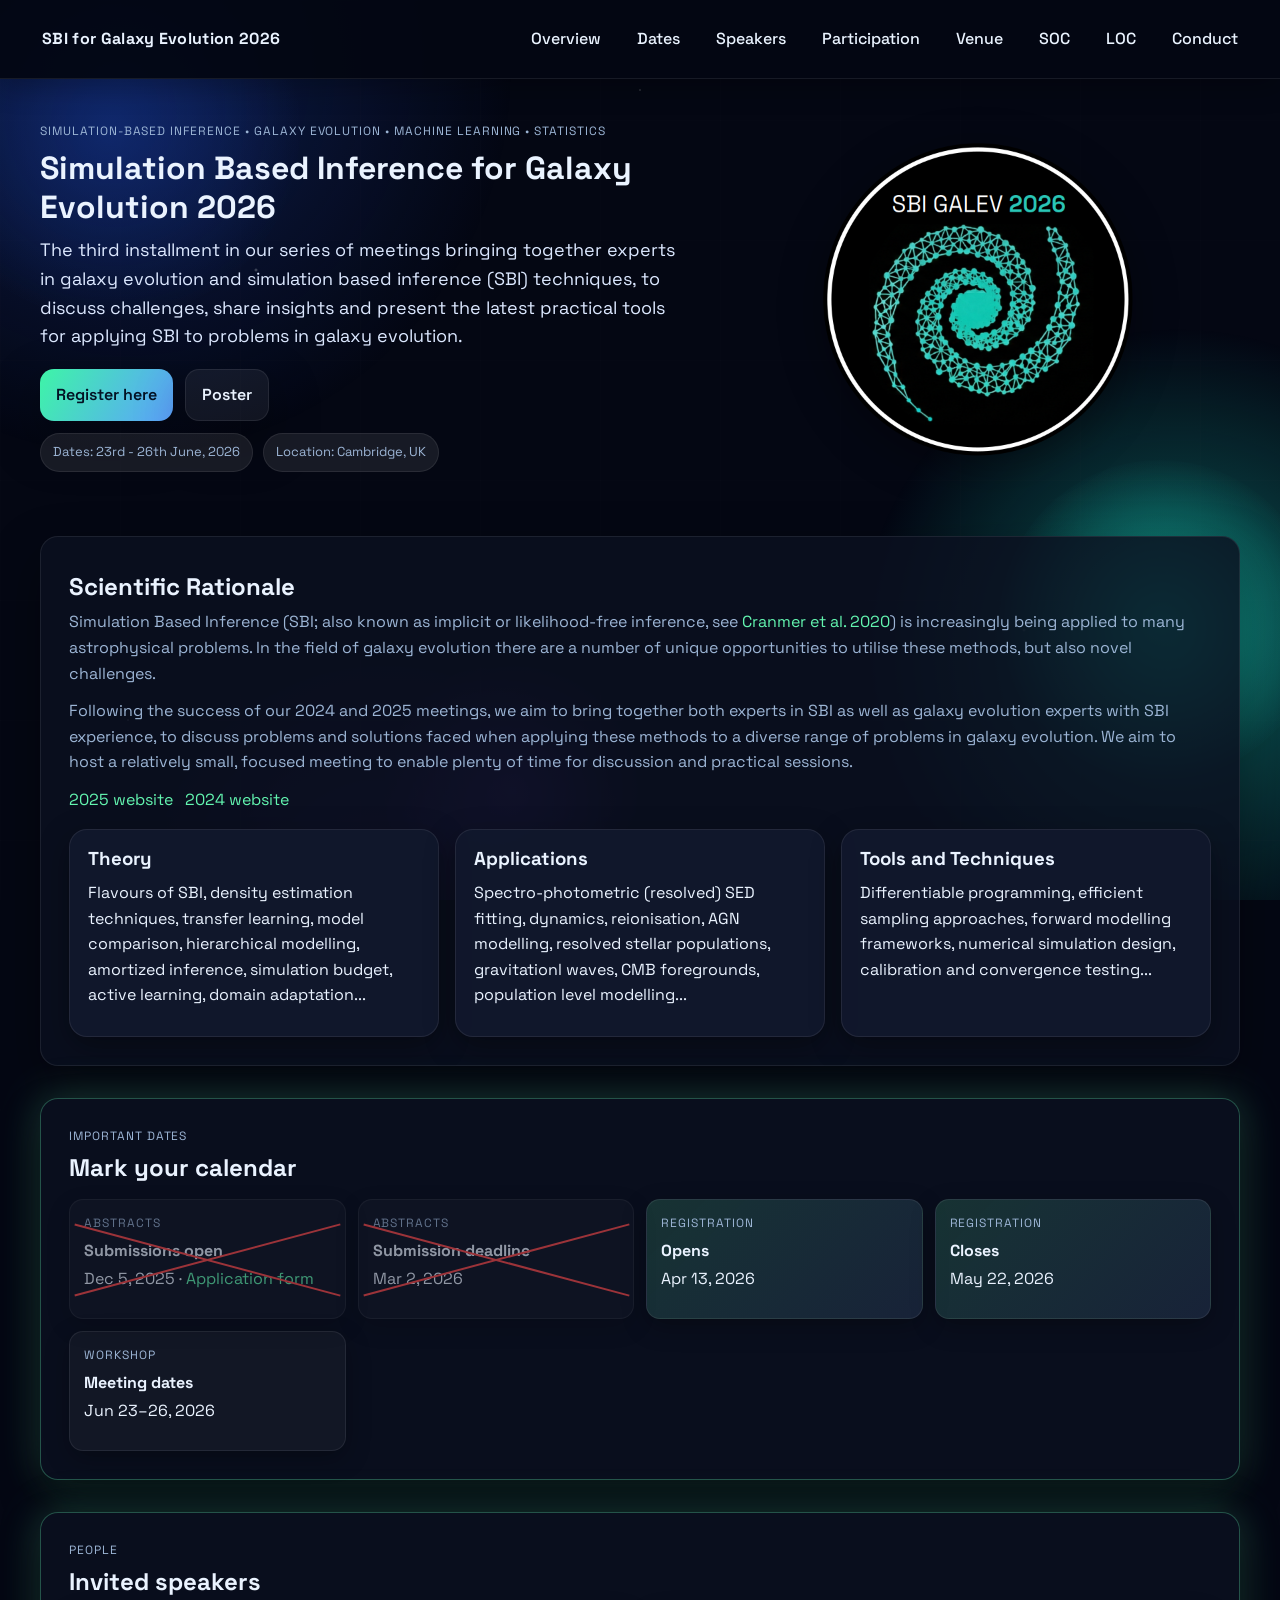
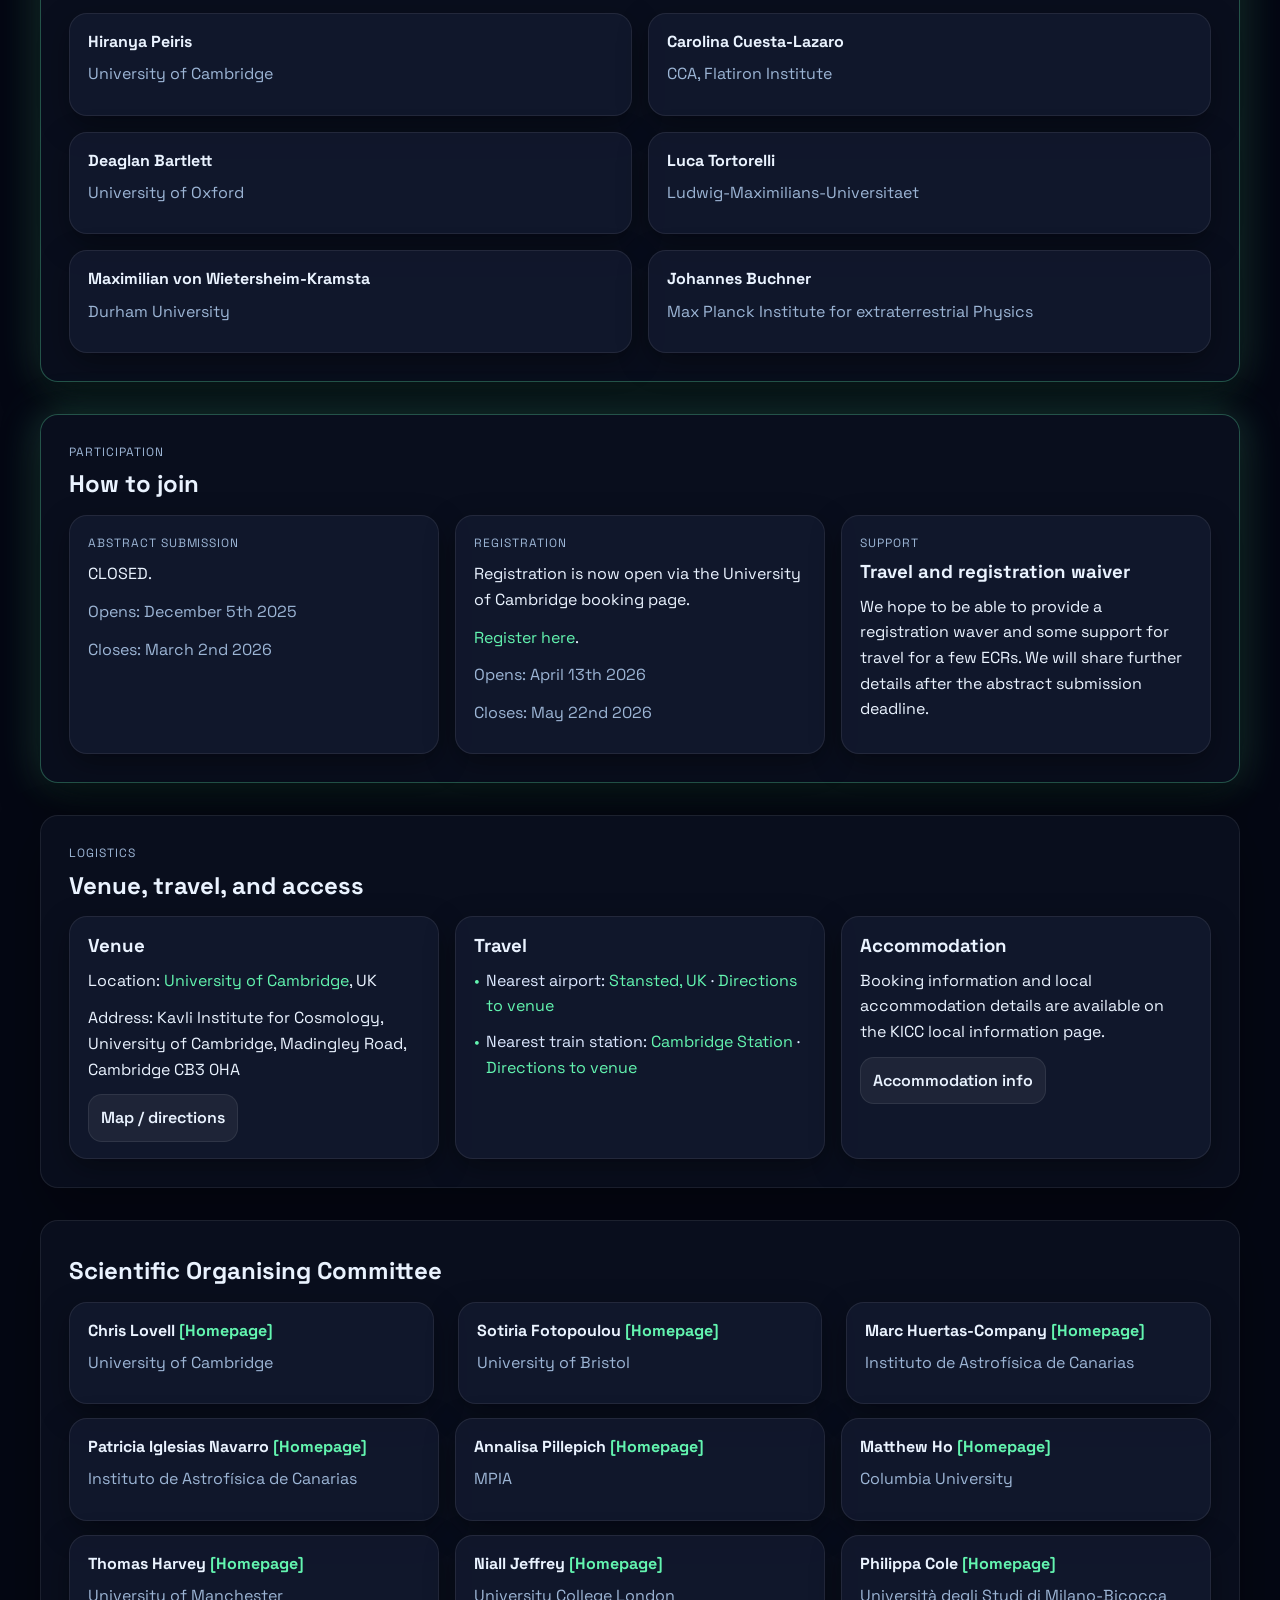
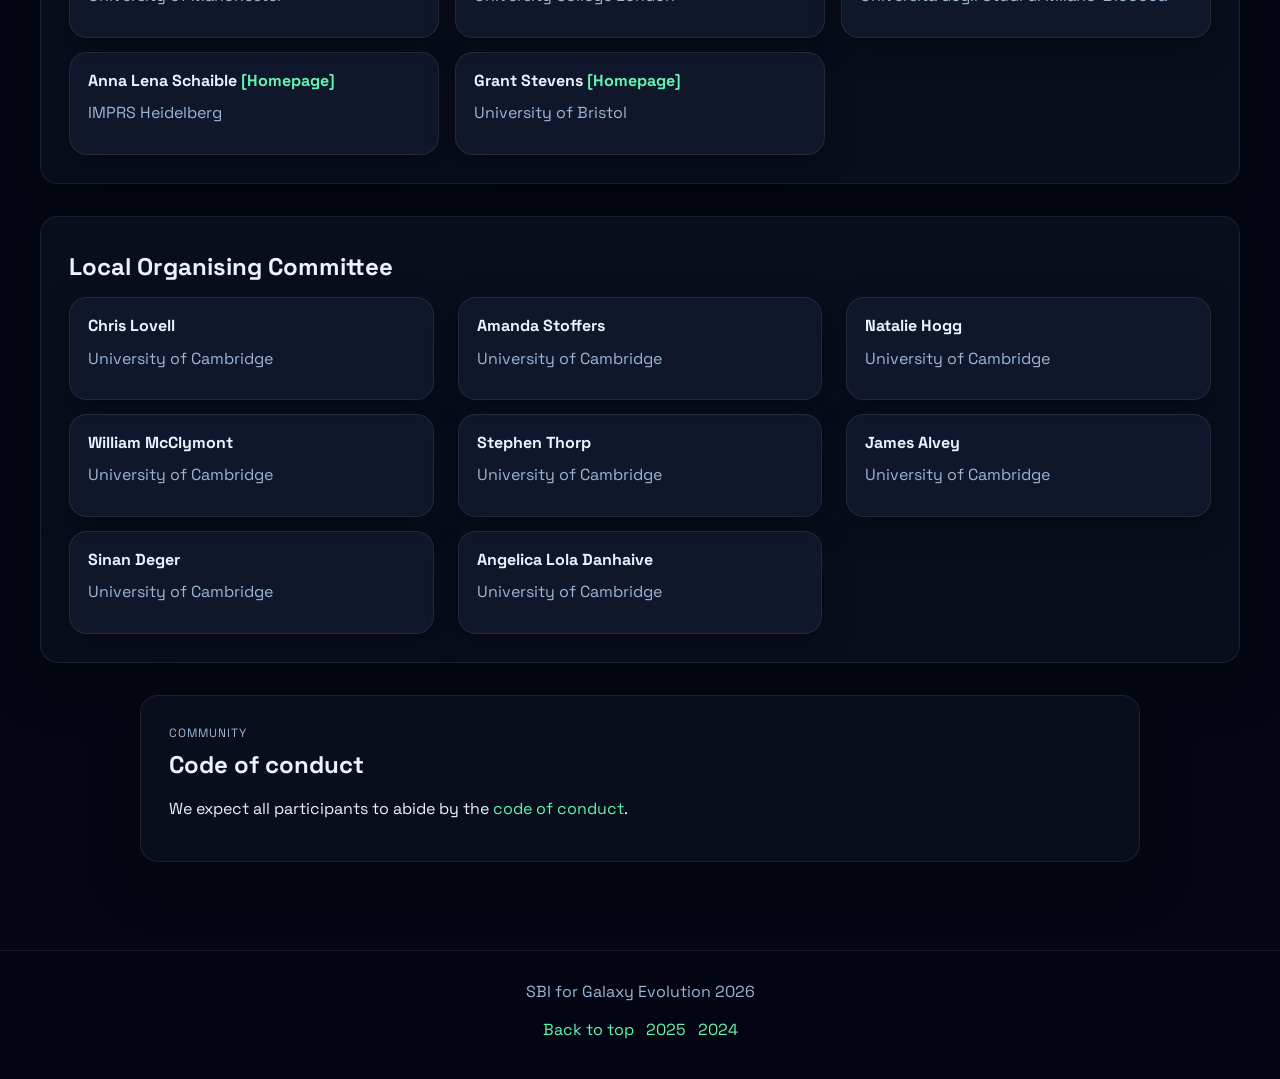
==== index.html @ 8b5b649c "add poster, finalise invited speakers" ====
<!DOCTYPE html>
<html lang="en">
<head>
  <meta charset="UTF-8">
  <meta name="viewport" content="width=device-width, initial-scale=1.0">
  <title>SBI GALEV 2026</title>
  <link rel="preconnect" href="https://fonts.googleapis.com">
  <link rel="preconnect" href="https://fonts.gstatic.com" crossorigin>
  <link href="https://fonts.googleapis.com/css2?family=Space+Grotesk:wght@400;500;600;700&family=IBM+Plex+Mono:wght@400;500&display=swap" rel="stylesheet">
  <link rel="stylesheet" href="assets/style.css">
</head>
<body>
  <div class="background">
    <div class="grid"></div>
    <div class="stars"></div>
    <div class="orb orb-1"></div>
    <div class="orb orb-2"></div>
    <div class="orb orb-3"></div>
  </div>

  <header class="hero" id="top">
    <nav class="nav">
      <a class="brand" href="#top">SBI for Galaxy Evolution 2026</a>
      <button class="nav-toggle" aria-label="Toggle navigation" aria-expanded="false">☰</button>
      <div class="nav-links">
        <a href="#overview">Overview</a>
        <a href="#dates">Dates</a>
        <a href="#speakers">Speakers</a>
        <a href="#participation">Participation</a>
        <a href="#logistics">Venue</a>
        <a href="#SOC">SOC</a>
        <a href="#LOC">LOC</a>
        <a href="#conduct">Conduct</a>
      </div>
    </nav>

    <div class="hero-content">
      <div class="hero-text">
        <p class="label">Simulation-Based Inference • Galaxy Evolution • Machine Learning • Statistics</p>
        <h1>Simulation Based Inference for Galaxy Evolution 2026</h1>
        <p class="lead">The third installment in our series of meetings bringing together experts in galaxy evolution and simulation based inference (SBI) techniques, to discuss challenges, share insights and present the latest practical tools for applying SBI to problems in galaxy evolution.
	</p>
        <div class="hero-actions">
          <a class="button primary" href="https://onlinesales.admin.cam.ac.uk/conferences-and-events/astronomy/galaxy-evolution/simulation-based-inference-for-galaxy-evolution-23-26-june-2026" target="_blank" rel="noopener">Register here</a>
          <a class="button ghost" href="assets/poster.pdf" target="_blank" rel="noopener">Poster</a>
          <!--a class="button ghost" href="[Add program link]" target="_blank" rel="noopener">Program PDF</a-->
        </div>
        <div class="hero-meta">
          <span class="pill">Dates: 23rd - 26th June, 2026</span>
          <span class="pill">Location: Cambridge, UK</span>
          <!--span class="pill">Abstract submission deadline: <span>March 2nd 2026</span></span-->
          <!--span class="pill">Hybrid: <span>[Yes/No]</span></span-->
        </div>
      </div>
      <div class="hero-visual">
        <img class="logo-image" src="assets/logo.png?v=2" alt="SBI for Galaxy Evolution logo">
      </div>
    </div>
  </header>

  <main>
    <section id="overview" class="panel">
      <div class="section-header">
        <p class="label"></p>
        <h2>Scientific Rationale</h2>
	<p class="muted">Simulation Based Inference (SBI; also known as implicit or likelihood-free inference, see <a href="https://www.pnas.org/doi/full/10.1073/pnas.1912789117" target="_blank">Cranmer et al. 2020</a>) is increasingly being applied to many astrophysical problems. In the field of galaxy evolution there are a number of unique opportunities to utilise these methods, but also novel challenges.</p>

	<p class="muted">Following the success of our 2024 and 2025 meetings, we aim to bring together both experts in SBI as well as galaxy evolution experts with SBI experience, to discuss problems and solutions faced when applying these methods to a diverse range of problems in galaxy evolution. We aim to host a relatively small, focused meeting to enable plenty of time for discussion and practical sessions.
	</p>
        <div class="links-inline">
          <a href="https://sbi-galev.github.io/2025/" target="_blank" rel="noopener">2025 website</a>
          <a href="https://sbi-galev.github.io/2024/" target="_blank" rel="noopener">2024 website</a>
        </div>
      </div>
      <div class="cards three">
        <article class="card">
          <!--p class="label"></p-->
          <h3>Theory</h3>
          <p>Flavours of SBI, density estimation techniques, transfer learning, model comparison, hierarchical modelling, amortized inference, simulation budget, active learning, domain adaptation...</p>
        </article>
        <article class="card">
          <!--p class="label">Just some of the topics covered in previous meetings...</p-->
          <h3>Applications</h3>
          <p>Spectro-photometric (resolved) SED fitting, dynamics, reionisation, AGN modelling, resolved stellar populations, gravitationl waves, CMB foregrounds, population level modelling...</p>
        </article>

        <article class="card">
          <!--p class="label"></p-->
          <h3>Tools and Techniques</h3>
          <p>Differentiable programming, efficient sampling approaches, forward modelling frameworks, numerical simulation design, calibration and convergence testing...</p>
        </article>
      </div>
    </section>

    <section id="dates" class="panel highlight">
      <div class="section-header">
        <p class="label">Important dates</p>
        <h2>Mark your calendar</h2>
        <!--p class="muted">Fill in the milestones and we will keep this timeline in sync with announcements.</p-->
      </div>
      <div class="milestones">
        <article class="mini-card crossed-out">
          <p class="label">Abstracts</p>
          <h4>Submissions open</h4>
          <p>Dec 5, 2025 · <a href="https://forms.gle/ouqA81g2KwaksUS9A" target="_blank">Application form</a></p>
        </article>
        <article class="mini-card crossed-out">
          <p class="label">Abstracts</p>
          <h4>Submission deadline</h4>
          <p>Mar 2, 2026</p>
        </article>
        <a class="mini-card mini-card-link" href="https://onlinesales.admin.cam.ac.uk/conferences-and-events/astronomy/galaxy-evolution/simulation-based-inference-for-galaxy-evolution-23-26-june-2026" target="_blank" rel="noopener">
          <p class="label">Registration</p>
          <h4>Opens</h4>
          <p>Apr 13, 2026</p>
        </a>
        <a class="mini-card mini-card-link" href="https://onlinesales.admin.cam.ac.uk/conferences-and-events/astronomy/galaxy-evolution/simulation-based-inference-for-galaxy-evolution-23-26-june-2026" target="_blank" rel="noopener">
          <p class="label">Registration</p>
          <h4>Closes</h4>
          <p>May 22, 2026</p>
        </a>
        <article class="mini-card">
          <p class="label">Workshop</p>
          <h4>Meeting dates</h4>
          <p>Jun 23–26, 2026</p>
        </article>
      </div>
    </section>

    <!--section id="program" class="panel">
      <div class="section-header">
        <p class="label">Program</p>
        <h2>Structure & flow</h2>
        <p class="muted">Use this template to publish a clear daily structure. Add a PDF once finalized.</p>
      </div>
      <div class="schedule">
        <div class="day">
          <div class="day-head">
            <h4>Day 1 — <span>[Insert date]</span></h4>
            <p class="muted">Foundations + calibration</p>
          </div>
          <ul>
            <li><span>09:00</span><p>Welcome + workshop goals</p></li>
            <li><span>09:30</span><p>Keynote: <span>[Speaker]</span> — <span>[Talk title]</span></p></li>
            <li><span>11:00</span><p>Tutorial: Neural ratio estimation warmup</p></li>
            <li><span>14:00</span><p>Hands-on lab: Posterior diagnostics on mock surveys</p></li>
            <li><span>16:30</span><p>Lightning talks block 1 (<span>[n slots]</span>)</p></li>
          </ul>
        </div>
        <div class="day">
          <div class="day-head">
            <h4>Day 2 — <span>[Insert date]</span></h4>
            <p class="muted">Surrogates + scaling</p>
          </div>
          <ul>
            <li><span>09:00</span><p>Keynote: <span>[Speaker]</span> — Diffusion surrogates for simulators</p></li>
            <li><span>10:30</span><p>Panel: Robustness & calibration across surveys</p></li>
            <li><span>13:30</span><p>Tutorial: Flow-based posteriors + simulation budget design</p></li>
            <li><span>15:30</span><p>Hack session: Inference pipelines for <span>[Target dataset]</span></p></li>
            <li><span>17:00</span><p>Lightning talks block 2 (<span>[n slots]</span>)</p></li>
          </ul>
        </div>
        <div class="day">
          <div class="day-head">
            <h4>Day 3 — <span>[Insert date]</span></h4>
            <p class="muted">Applications + outlook</p>
          </div>
          <ul>
            <li><span>09:00</span><p>Keynote: <span>[Speaker]</span> — SBI for galaxy assembly histories</p></li>
            <li><span>11:00</span><p>Contributed talks: science highlights</p></li>
            <li><span>14:00</span><p>Collaborative sprint: Uncertainty-aware catalogs</p></li>
            <li><span>16:00</span><p>Wrap-up: Lessons + next steps</p></li>
          </ul>
        </div>
      </div>
    </section-->

    <section id="speakers" class="panel highlight">
      <div class="section-header">
        <p class="label">People</p>
        <h2>Invited speakers</h2>
        <!--p class="muted">Replace placeholders with confirmed names, affiliations, and topics.</p-->
      </div>
      <div class="cards fixed-two">
        <article class="card">
          <h4>Hiranya Peiris</h4>
          <p class="muted">University of Cambridge</p>
        </article>
        <article class="card">
          <h4>Carolina Cuesta-Lazaro</h4>
          <p class="muted">CCA, Flatiron Institute</p>
        </article>
        <article class="card">
          <h4>Deaglan Bartlett</h4>
          <p class="muted">University of Oxford</p>
        </article>
        <article class="card">
          <h4>Luca Tortorelli</h4>
          <p class="muted">Ludwig-Maximilians-Universitaet</p>
        </article>
        <article class="card">
          <h4>Maximilian von Wietersheim-Kramsta</h4>
          <p class="muted">Durham University</p>
        </article>
        <article class="card">
          <h4>Johannes Buchner</h4>
          <p class="muted">Max Planck Institute for extraterrestrial Physics</p>
        </article>
      </div>
      <!--div class="cards four">
        <article class="card">
          <h4><span>[Name]</span></h4>
          <p class="muted"><span>[Affiliation]</span></p>
          <p>Topic: <span>[Galaxy evolution / SBI theme]</span></p>
        </article>
        <article class="card">
          <h4><span>[Name]</span></h4>
          <p class="muted"><span>[Affiliation]</span></p>
          <p>Topic: <span>[ML/statistics focus]</span></p>
        </article>
        <article class="card">
          <h4><span>[Name]</span></h4>
          <p class="muted"><span>[Affiliation]</span></p>
          <p>Topic: <span>[Instrumentation / surveys]</span></p>
        </article>
        <article class="card">
          <h4><span>[Name]</span></h4>
          <p class="muted"><span>[Affiliation]</span></p>
          <p>Topic: <span>[Theory / simulations]</span></p>
        </article>
      </div-->

      <!--div class="banner">
        <div>
          <p class="label">Lightning talks</p>
          <h3>Reserve slots for rapid-fire research updates</h3>
          <p class="muted">We encourage early-career researchers. Suggested duration: 5–7 minutes + 2 minutes for Q&A.</p>
        </div>
        <a class="button ghost" href="[Add submission link]" target="_blank" rel="noopener">Submit a lightning talk</a>
      </div-->
    </section>

    <!--section id="tutorials" class="panel">
      <div class="section-header">
        <p class="label">Hands-on</p>
        <h2>Tutorials & collaborative challenges</h2>
        <p class="muted">Keep this list aligned with lab materials; link notebooks when ready.</p>
      </div>
      <div class="cards two">
        <article class="card">
          <h3>Notebook stack</h3>
          <ul class="list">
            <li><span>[Intro notebook link]</span> — SBI recap + priors</li>
            <li><span>[Rosenbrock / toy sim]</span> — sanity checks & calibration</li>
            <li><span>[Survey-specific notebook]</span> — domain shift tests</li>
            <li><span>[Benchmark dataset]</span> — flows vs. ratio estimators</li>
          </ul>
        </article>
        <article class="card">
          <h3>Challenge ideas</h3>
          <ul class="list">
            <li>Amortized posterior for <span>[Target survey]</span> in < 90 minutes</li>
            <li>Diagnostics for simulator mismatch</li>
            <li>Simulation budget design under compute limits</li>
            <li>Benchmarks for fair model comparison</li>
          </ul>
        </article>
      </div>
    </section-->

    <section id="participation" class="panel highlight">
      <div class="section-header">
        <p class="label">Participation</p>
        <h2>How to join</h2>
        <!--p class="muted">Plug in your forms and policies. Include travel support info like prior years.</p-->
      </div>
      <div class="cards three">
        <article class="card">
          <p class="label">Abstract Submission</p>
          <!--h3><span>[Add registration link]</span></h3-->
          <p>CLOSED.</p>
          <p class="muted">Opens: December 5th 2025</p>
          <p class="muted">Closes: March 2nd 2026</p>
        </article>
        <article class="card">
          <p class="label">Registration</p>
          <!--h3><span>[Add registration link]</span></h3-->
          <p>Registration is now open via the University of Cambridge booking page.</p>
          <p><a href="https://onlinesales.admin.cam.ac.uk/conferences-and-events/astronomy/galaxy-evolution/simulation-based-inference-for-galaxy-evolution-23-26-june-2026" target="_blank" rel="noopener">Register here</a>.</p>
          <p class="muted">Opens: April 13th 2026</p>
          <p class="muted">Closes: May 22nd 2026</p>
        </article>
        <article class="card">
          <p class="label">Support</p>
          <h3>Travel and registration waiver</h3>
          <p>We hope to be able to provide a registration waver and some support for travel for a few ECRs. We will share further details after the abstract submission deadline.</p>
          <!--p></p-->
        </article>
      </div>
    </section>

    <section id="logistics" class="panel">
      <div class="section-header">
        <p class="label">Logistics</p>
        <h2>Venue, travel, and access</h2>
        <!--p class="muted">Reuse the structure from 2024/2025: venue map, travel guidance, and accessibility notes.</p-->
      </div>
      <div class="cards three">
        <article class="card">
          <h3>Venue</h3>
	  <p>Location: <a href="https://www.cam.ac.uk/">University of Cambridge</a>, UK</p>
          <p>Address: Kavli Institute for Cosmology, University of Cambridge, Madingley Road, Cambridge CB3 0HA</p>
          <!--p class="muted">Add map link and on-site instructions (badges, Wi‑Fi, security).</p-->
          <a class="button ghost small" href="https://www.kicc.cam.ac.uk/aboutus/directions" target="_blank" rel="noopener">Map / directions</a>
        </article>
        <article class="card">
          <h3>Travel</h3>
          <ul class="list">
		  <li>Nearest airport: <a href="https://maps.app.goo.gl/URDNupUGu6o1kMV89">Stansted, UK</a> · <a href="https://maps.app.goo.gl/Y4thcPTBZyxYCHxN7">Directions to venue</a></li>
	    <li>Nearest train station: <a href="https://maps.app.goo.gl/7uF8bikH2kwmcAtA7">Cambridge Station</a> · <a href="https://maps.app.goo.gl/Dw873Arx4S1NcovE9">Directions to venue</a></li>
            <!--li>Public transit: <span>[Routes + passes]</span></li-->
            <!--li>Hotels: <span>[Recommendations + codes]</span></li-->
            <!--li>Accessibility: <span>[Elevators, ramps, captioning]</span></li-->
          </ul>
        </article>
        <article class="card">
          <h3>Accommodation</h3>
          <p>Booking information and local accommodation details are available on the KICC local information page.</p>
          <a class="button ghost small" href="https://www.kicc.cam.ac.uk/aboutus/local-information" target="_blank" rel="noopener">Accommodation info</a>
        </article>
      </div>
      <!--div class="banner slim">
        <div>
          <p class="label">Hybrid</p>
          <h3>Remote participation</h3>
          <p class="muted">Link streaming platform, code of conduct for chat, and timezone-friendly replays.</p>
          <p>[Add livestream link]</p>
        </div>
        <a class="button ghost" href="[Add remote FAQ]" target="_blank" rel="noopener">Remote FAQ</a>
      </div-->
    </section>

    <section id="SOC" class="panel">
      <div class="section-header">
        <p class="label"></p>
        <h2>Scientific Organising Committee</h2>
        <!--p class="muted">Replace names and roles; add affiliations like prior editions.</p-->
      </div>
      <div class="cards three spaced fixed-three">
        <article class="card">
		<h4>Chris Lovell <span><a href="https://www.christopherlovell.co.uk/">[Homepage]</a></span></h4>
	  <p class="muted">University of Cambridge</p>
          <!--p>Role: <span>[Lead / logistics / comms]</span></p-->
        </article>
        <article class="card">
		<h4>Sotiria Fotopoulou <span><a href="https://www.sotiriafotopoulou.com/">[Homepage]</a></span></h4>
          <p class="muted">University of Bristol</p>
          <!--p>Role: <span>Program chair</span></p-->
        </article>
        <article class="card">
		<h4>Marc Huertas-Company <span><a href="https://mhuertascompany.github.io/">[Homepage]</a></span></h4>
          <p class="muted">Instituto de Astrofísica de Canarias</p>
          <!--p>Role: <span>Program chair</span></p-->
        </article>
      </div>
      <div class="cards three fixed-three">
        <article class="card">
		<h4>Patricia Iglesias Navarro <span><a href="https://patriglesias.github.io/">[Homepage]</a></span></h4>
          <p class="muted">Instituto de Astrofísica de Canarias</p>
          <!--p>Role: <span>Program chair</span></p-->
        </article>
        <article class="card">
		<h4>Annalisa Pillepich <span><a href="https://www.mpia.de/person/44990/3734897">[Homepage]</a></span></h4>
          <p class="muted">MPIA</p>
          <!--p>Role: <span>Program chair</span></p-->
        </article>
        <article class="card">
		<h4><span>Matthew Ho</span> <span><a href="https://maho3.github.io/">[Homepage]</a></span></h4>
          <p class="muted">Columbia University</p>
          <!--p>Role: <span>Program chair</span></p-->
        </article>
      </div>
      <div class="cards three fixed-three">
        <article class="card">
		<h4><span>Thomas Harvey</span> <span><a href="https://thomas-harvey.com/">[Homepage]</a></span></h4>
          <p class="muted">University of Manchester</p>
          <!--p>Role: <span>Program chair</span></p-->
        </article>
        <article class="card">
		<h4><span>Niall Jeffrey</span> <span><a href="https://nialljeffrey.github.io/">[Homepage]</a></span></h4>
          <p class="muted">University College London</p>
          <!--p>Role: <span>Program chair</span></p-->
        </article>
        <article class="card">
		<h4><span>Philippa Cole</span> <span><a href="https://www.linkedin.com/in/pippa-cole-57545569/">[Homepage]</a></span></h4>
          <p class="muted">Università degli Studi di Milano-Bicocca</p>
          <!--p>Role: <span>Program chair</span></p-->
        </article>
      </div>
      <div class="cards three fixed-three">
        <article class="card">
		<h4><span>Anna Lena Schaible</span> <span><a href="https://www.imprs-hd.mpg.de/507265/Schaible-Annalena">[Homepage]</a></span></h4>
          <p class="muted">IMPRS Heidelberg</p>
          <!--p>Role: <span>Program chair</span></p-->
        </article>
        <article class="card">
		<h4><span>Grant Stevens</span> <span><a href="https://grantstevens.dev/">[Homepage]</a></span></h4>
          <p class="muted">University of Bristol</p>
          <!--p>Role: <span>Program chair</span></p-->
        </article>
        <!--article class="card">
          <h4><span>[Organizer name]</span></h4>
          <p class="muted"><span>[Affiliation]</span></p>
          <p>Role: <span>[Tutorials / hack sessions]</span></p>
        </article-->
      </div>
      <!--div class="banner">
        <div>
          <p class="label">Contact</p>
          <h3>Questions? Reach the team.</h3>
          <p class="muted">Set a shared inbox or issue tracker; include response time.</p>
          <p></p>
        </div>
        <a class="button primary" href="mailto:[Add contact email]">Email the organizers</a>
      </div-->
    </section>
    
    <section id="LOC" class="panel">
      <div class="section-header">
        <p class="label"></p>
        <h2>Local Organising Committee</h2>
        <!--p class="muted">Replace names and roles; add affiliations like prior editions.</p-->
      </div>
      <div class="cards three spaced fixed-three">
        <article class="card">
		<h4>Chris Lovell</h4>
	  <p class="muted">University of Cambridge</p>
          <!--p>Role: <span>[Lead / logistics / comms]</span></p-->
        </article>
        <!--article class="card">
		<h4><span>Sotiria Fotopoulou <a href="https://www.sotiriafotopoulou.com/">[Homepage]</a></span></h4>
          <p class="muted"><span>University of Bristol</span></p>
          <!--p>Role: <span>Program chair</span></p-->
        </article-->
        <article class="card">
          <h4>Amanda Stoffers</h4>
          <p class="muted">University of Cambridge</p>
          <!--p>Role: <span></span></p-->
        </article>
        <article class="card">
          <h4>Natalie Hogg</h4>
          <p class="muted">University of Cambridge</p>
          <!--p>Role: <span></span></p-->
        </article>
      </div>
      <div class="cards three spaced fixed-three">
        <article class="card">
          <h4>William McClymont</h4>
          <p class="muted">University of Cambridge</p>
          <!--p>Role: <span></span></p-->
        </article>
        <article class="card">
          <h4>Stephen Thorp</h4>
          <p class="muted">University of Cambridge</p>
          <!--p>Role: <span></span></p-->
        </article>
        <article class="card">
          <h4>James Alvey</h4>
          <p class="muted">University of Cambridge</p>
          <!--p>Role: <span></span></p-->
        </article>
      </div>
      <div class="cards three spaced fixed-three">
        <article class="card">
          <h4>Sinan Deger</h4>
          <p class="muted">University of Cambridge</p>
          <!--p>Role: <span></span></p-->
        </article>
        <article class="card">
          <h4>Angelica Lola Danhaive</h4>
          <p class="muted">University of Cambridge</p>
          <!--p>Role: <span></span></p-->
        </article>
      </div>
      <!--div class="banner">
        <div>
          <p class="label">Contact</p>
          <h3>Questions? Reach the team.</h3>
          <p class="muted">Set a shared inbox or issue tracker; include response time.</p>
          <p></p>
        </div>
        <a class="button primary" href="mailto:[Add contact email]">Email the organizers</a>
      </div-->
    </section>

    <section id="conduct" class="panel slim">
      <div class="section-header">
        <p class="label">Community</p>
        <h2>Code of conduct</h2>
      </div>
      <p>We expect all participants to abide by the <a href="https://sbi-galev.github.io/2024/coc.html">code of conduct</a>.</p>
    </section>
  </main>

  <footer class="footer">
    <p>SBI for Galaxy Evolution 2026</p>
    <div class="links-inline">
      <a href="#top">Back to top</a>
      <a href="https://sbi-galev.github.io/2025/" target="_blank" rel="noopener">2025</a>
      <a href="https://sbi-galev.github.io/2024/" target="_blank" rel="noopener">2024</a>
    </div>
  </footer>
  <script>
    const nav = document.querySelector('.nav');
    const toggle = document.querySelector('.nav-toggle');
    const links = document.querySelector('.nav-links');
    if (toggle && nav && links) {
      toggle.addEventListener('click', () => {
        const isOpen = nav.classList.toggle('open');
        toggle.setAttribute('aria-expanded', isOpen ? 'true' : 'false');
      });
      links.querySelectorAll('a').forEach((link) => {
        link.addEventListener('click', () => {
          nav.classList.remove('open');
          toggle.setAttribute('aria-expanded', 'false');
        });
      });
    }
  </script>
</body>
</html>
---- assets/style.css ----
:root {
  --bg: #040713;
  --panel: rgba(12, 16, 32, 0.82);
  --panel-strong: rgba(18, 24, 45, 0.92);
  --border: rgba(255, 255, 255, 0.08);
  --text: #eaf3ff;
  --muted: #9cb5d5;
  --accent: #63f5b0;
  --accent-2: #89b8ff;
  --glow: rgba(99, 245, 176, 0.25);
  --shadow: 0 20px 50px rgba(0, 0, 0, 0.35);
  --radius: 18px;
}

* {
  box-sizing: border-box;
}

body {
  margin: 0;
  font-family: "Space Grotesk", system-ui, -apple-system, sans-serif;
  color: var(--text);
  background: var(--bg);
  line-height: 1.6;
  position: relative;
  overflow-x: hidden;
  padding-top: 74px;
}

/* Keeps anchored sections from hiding under the fixed nav */
.hero,
section {
  scroll-margin-top: 90px;
}

.background {
  position: fixed;
  inset: 0;
  z-index: 0;
  overflow: hidden;
  pointer-events: none;
  background:
    radial-gradient(circle at 10% 8%, rgba(18, 45, 122, 0.55) 0, rgba(18, 45, 122, 0) 24rem),
    radial-gradient(circle at 92% 72%, rgba(20, 198, 177, 0.45) 0, rgba(20, 198, 177, 0) 20rem),
    radial-gradient(circle at 30% 100%, rgba(130, 70, 255, 0.16) 0, rgba(130, 70, 255, 0) 16rem);
}

.grid {
  position: absolute;
  inset: 0;
  background-image:
    linear-gradient(rgba(255, 255, 255, 0.04) 1px, transparent 1px),
    linear-gradient(90deg, rgba(255, 255, 255, 0.04) 1px, transparent 1px);
  background-size: 120px 120px;
  opacity: 0.2;
}

.stars {
  position: absolute;
  inset: 0;
  background-image:
    radial-gradient(2px 2px at 20% 30%, rgba(255, 255, 255, 0.5), transparent),
    radial-gradient(1.5px 1.5px at 50% 10%, rgba(255, 255, 255, 0.35), transparent),
    radial-gradient(2px 2px at 80% 70%, rgba(255, 255, 255, 0.4), transparent),
    radial-gradient(1.5px 1.5px at 10% 80%, rgba(255, 255, 255, 0.5), transparent),
    radial-gradient(2px 2px at 70% 40%, rgba(255, 255, 255, 0.35), transparent);
  opacity: 0.65;
}

.orb {
  position: absolute;
  border-radius: 50%;
  opacity: 0.9;
  background: radial-gradient(circle, currentColor 0, rgba(255, 255, 255, 0) 72%);
}

.orb-1 { width: 380px; height: 380px; color: rgba(18, 45, 122, 0.82); top: -60px; left: -80px; }
.orb-2 { width: 320px; height: 320px; color: rgba(20, 198, 177, 0.72); bottom: 120px; right: -40px; }
.orb-3 { width: 260px; height: 260px; color: rgba(130, 70, 255, 0.38); bottom: -20px; left: 30%; opacity: 0.55; }

h1, h2, h3, h4 {
  margin: 0 0 10px;
  line-height: 1.2;
}

p {
  margin: 0 0 12px;
}

a {
  color: var(--accent);
  text-decoration: none;
}

a:hover {
  color: #a8ffd6;
}

.nav {
  position: fixed;
  inset: 0 0 auto 0;
  z-index: 20;
  display: flex;
  align-items: center;
  justify-content: space-between;
  padding: 18px 32px;
  background: rgba(4, 7, 19, 0.94);
  border-bottom: 1px solid var(--border);
  box-shadow: 0 10px 24px rgba(0, 0, 0, 0.24);
}

.brand {
  font-weight: 700;
  letter-spacing: 0.02em;
}

.nav-links {
  display: flex;
  gap: 16px;
  flex-wrap: wrap;
  font-weight: 500;
}

.nav-toggle {
  display: none;
}

.nav a {
  color: var(--text);
  padding: 8px 10px;
  border-radius: 10px;
  transition: color 0.2s ease, background 0.2s ease;
}

.nav a:hover {
  background: rgba(255, 255, 255, 0.08);
}

.hero {
  position: relative;
  padding: 48px 32px 32px;
}

.hero-content {
  display: grid;
  grid-template-columns: 1.1fr 0.9fr;
  gap: 32px;
  align-items: center;
  max-width: 1200px;
  margin: 0 auto;
}

.label {
  text-transform: uppercase;
  letter-spacing: 0.08em;
  font-size: 12px;
  color: var(--muted);
  margin-bottom: 8px;
}

.lead {
  font-size: 18px;
  color: #dce8ff;
}

.hero-actions {
  display: flex;
  gap: 12px;
  flex-wrap: wrap;
  margin: 18px 0 12px;
}

.button {
  display: inline-flex;
  align-items: center;
  justify-content: center;
  gap: 8px;
  padding: 12px 16px;
  border-radius: 14px;
  border: 1px solid var(--border);
  color: var(--text);
  background: transparent;
  cursor: pointer;
  font-weight: 600;
  box-shadow: var(--shadow);
  transition: transform 0.12s ease, box-shadow 0.2s ease, background 0.2s ease;
}

.button.primary {
  background: linear-gradient(120deg, #3ef5a7, #5da0ff);
  color: #031224;
  border: none;
}

.button.ghost {
  background: rgba(255, 255, 255, 0.06);
}

.button.small {
  padding: 10px 12px;
  box-shadow: none;
}

.button:hover {
  transform: translateY(-1px);
  box-shadow: 0 12px 30px rgba(0, 0, 0, 0.4);
}

.hero-meta {
  display: flex;
  gap: 10px;
  flex-wrap: wrap;
  margin-top: 4px;
}

.pill {
  background: rgba(255, 255, 255, 0.08);
  border: 1px solid var(--border);
  border-radius: 999px;
  padding: 8px 12px;
  color: var(--muted);
  font-size: 13px;
}

.hero-visual {
  position: relative;
  display: grid;
  place-items: center;
}

.logo-image {
  width: min(320px, 58vw);
  max-width: 360px;
  filter: drop-shadow(0 10px 22px rgba(0, 0, 0, 0.35));
}

main {
  padding: 0 32px 64px;
}

.panel {
  max-width: 1200px;
  margin: 32px auto 24px;
  padding: 28px 28px;
  background: var(--panel);
  border: 1px solid var(--border);
  border-radius: var(--radius);
  box-shadow: var(--shadow);
  position: relative;
  z-index: 1;
}

.panel.highlight {
  border: 1px solid rgba(99, 245, 176, 0.3);
  box-shadow: 0 20px 40px rgba(0, 0, 0, 0.45), 0 0 40px var(--glow);
}

.panel.slim {
  max-width: 1000px;
}

.section-header {
  margin-bottom: 16px;
}

.section-header h2 {
  margin-bottom: 8px;
}

.muted {
  color: var(--muted);
}

.links-inline {
  display: flex;
  gap: 12px;
  flex-wrap: wrap;
}

.cards {
  display: grid;
  gap: 16px;
}

.cards + .cards {
  margin-top: 14px;
}

.cards.spaced {
  gap: 24px;
}
.cards.two { grid-template-columns: repeat(auto-fit, minmax(280px, 1fr)); }
.cards.three { grid-template-columns: repeat(auto-fit, minmax(240px, 1fr)); }
.cards.four { grid-template-columns: repeat(auto-fit, minmax(200px, 1fr)); }

.cards.fixed-two {
  grid-template-columns: repeat(2, minmax(0, 1fr));
}

.cards.fixed-three {
  grid-template-columns: repeat(3, minmax(0, 1fr));
}

@media (max-width: 900px) {
  .cards.fixed-two,
  .cards.fixed-three {
    grid-template-columns: repeat(auto-fit, minmax(240px, 1fr));
  }
}

.card {
  background: var(--panel-strong);
  border: 1px solid var(--border);
  border-radius: var(--radius);
  padding: 18px 18px 16px;
  box-shadow: 0 10px 30px rgba(0, 0, 0, 0.35);
}

.list {
  list-style: none;
  padding: 0;
  margin: 0;
  display: grid;
  gap: 10px;
}

.list li {
  position: relative;
  padding-left: 12px;
  color: #dce8ff;
}

.list li::before {
  content: "•";
  color: var(--accent);
  position: absolute;
  left: 0;
}

.timeline {
  display: grid;
  gap: 14px;
}

.time-item {
  display: grid;
  grid-template-columns: 32px 1fr;
  align-items: center;
  gap: 12px;
  padding: 12px;
  border-radius: 14px;
  background: rgba(255, 255, 255, 0.04);
  border: 1px solid var(--border);
}

.time-dot {
  width: 10px;
  height: 10px;
  border-radius: 50%;
  background: var(--accent);
  box-shadow: 0 0 16px var(--glow);
}

.milestones {
  display: grid;
  grid-template-columns: repeat(auto-fit, minmax(220px, 1fr));
  gap: 12px;
}

.mini-card {
  display: block;
  padding: 14px;
  border-radius: 14px;
  background: rgba(255, 255, 255, 0.04);
  border: 1px solid var(--border);
  box-shadow: 0 8px 24px rgba(0, 0, 0, 0.28);
}

.mini-card h4 {
  margin: 2px 0 6px;
}

.mini-card-link {
  color: var(--text);
  background: linear-gradient(135deg, rgba(99, 245, 176, 0.16), rgba(137, 184, 255, 0.12));
  transition: transform 0.12s ease, box-shadow 0.2s ease, border-color 0.2s ease, background 0.2s ease;
}

.mini-card-link:hover {
  color: var(--text);
  border-color: rgba(99, 245, 176, 0.42);
  box-shadow: 0 14px 30px rgba(0, 0, 0, 0.34), 0 0 24px rgba(99, 245, 176, 0.12);
  background: linear-gradient(135deg, rgba(99, 245, 176, 0.22), rgba(137, 184, 255, 0.18));
  transform: translateY(-2px);
}

.mini-card.crossed-out {
  position: relative;
  opacity: 0.6;
}

.mini-card.crossed-out::before,
.mini-card.crossed-out::after {
  content: "";
  position: absolute;
  top: 50%;
  left: 0;
  width: 100%;
  height: 2px;
  background: #ff4d4d;
  z-index: 10;
  pointer-events: none;
}

.mini-card.crossed-out::before {
  transform: rotate(15deg);
}

.mini-card.crossed-out::after {
  transform: rotate(-15deg);
}

.schedule {
  display: grid;
  grid-template-columns: repeat(auto-fit, minmax(280px, 1fr));
  gap: 14px;
}

.day {
  background: rgba(255, 255, 255, 0.04);
  border: 1px solid var(--border);
  border-radius: var(--radius);
  padding: 16px;
}

.day-head {
  margin-bottom: 10px;
}

.day ul {
  list-style: none;
  padding: 0;
  margin: 0;
  display: grid;
  gap: 10px;
}

.day li {
  display: grid;
  grid-template-columns: 70px 1fr;
  gap: 10px;
  align-items: baseline;
  color: #e5efff;
}

.day li span {
  color: var(--accent-2);
  font-family: "IBM Plex Mono", monospace;
  font-size: 13px;
}

.banner {
  margin-top: 16px;
  padding: 18px;
  background: linear-gradient(120deg, rgba(99, 245, 176, 0.12), rgba(137, 184, 255, 0.12));
  border: 1px solid rgba(99, 245, 176, 0.3);
  border-radius: var(--radius);
  display: flex;
  gap: 12px;
  justify-content: space-between;
  align-items: center;
  flex-wrap: wrap;
}

.banner.slim {
  align-items: flex-start;
}

.footer {
  position: relative;
  z-index: 1;
  padding: 28px 32px 36px;
  text-align: center;
  color: var(--muted);
  background: rgba(4, 7, 19, 0.8);
  border-top: 1px solid var(--border);
}

.footer .links-inline {
  justify-content: center;
}

@media (max-width: 980px) {
  .nav {
    padding: 14px 18px;
  }

  .nav-toggle {
    display: inline-flex;
    align-items: center;
    justify-content: center;
    background: rgba(255, 255, 255, 0.08);
    color: var(--text);
    border: 1px solid var(--border);
    border-radius: 10px;
    padding: 8px 10px;
    font-size: 18px;
    cursor: pointer;
  }

  .nav-links {
    display: none;
    position: absolute;
    top: 60px;
    right: 18px;
    background: rgba(4, 7, 19, 0.95);
    border: 1px solid var(--border);
    border-radius: 12px;
    padding: 10px 12px;
    box-shadow: 0 16px 40px rgba(0, 0, 0, 0.45);
    flex-direction: column;
    gap: 8px;
    min-width: 190px;
  }

  .nav.open .nav-links {
    display: flex;
  }

  .hero-content {
    grid-template-columns: 1fr;
    text-align: left;
  }
}

@media (max-width: 600px) {
  body {
    font-size: 15px;
  }

  .hero, main {
    padding-left: 20px;
    padding-right: 20px;
  }

  .pill {
    width: 100%;
  }

  .day li {
    grid-template-columns: 1fr;
  }
}
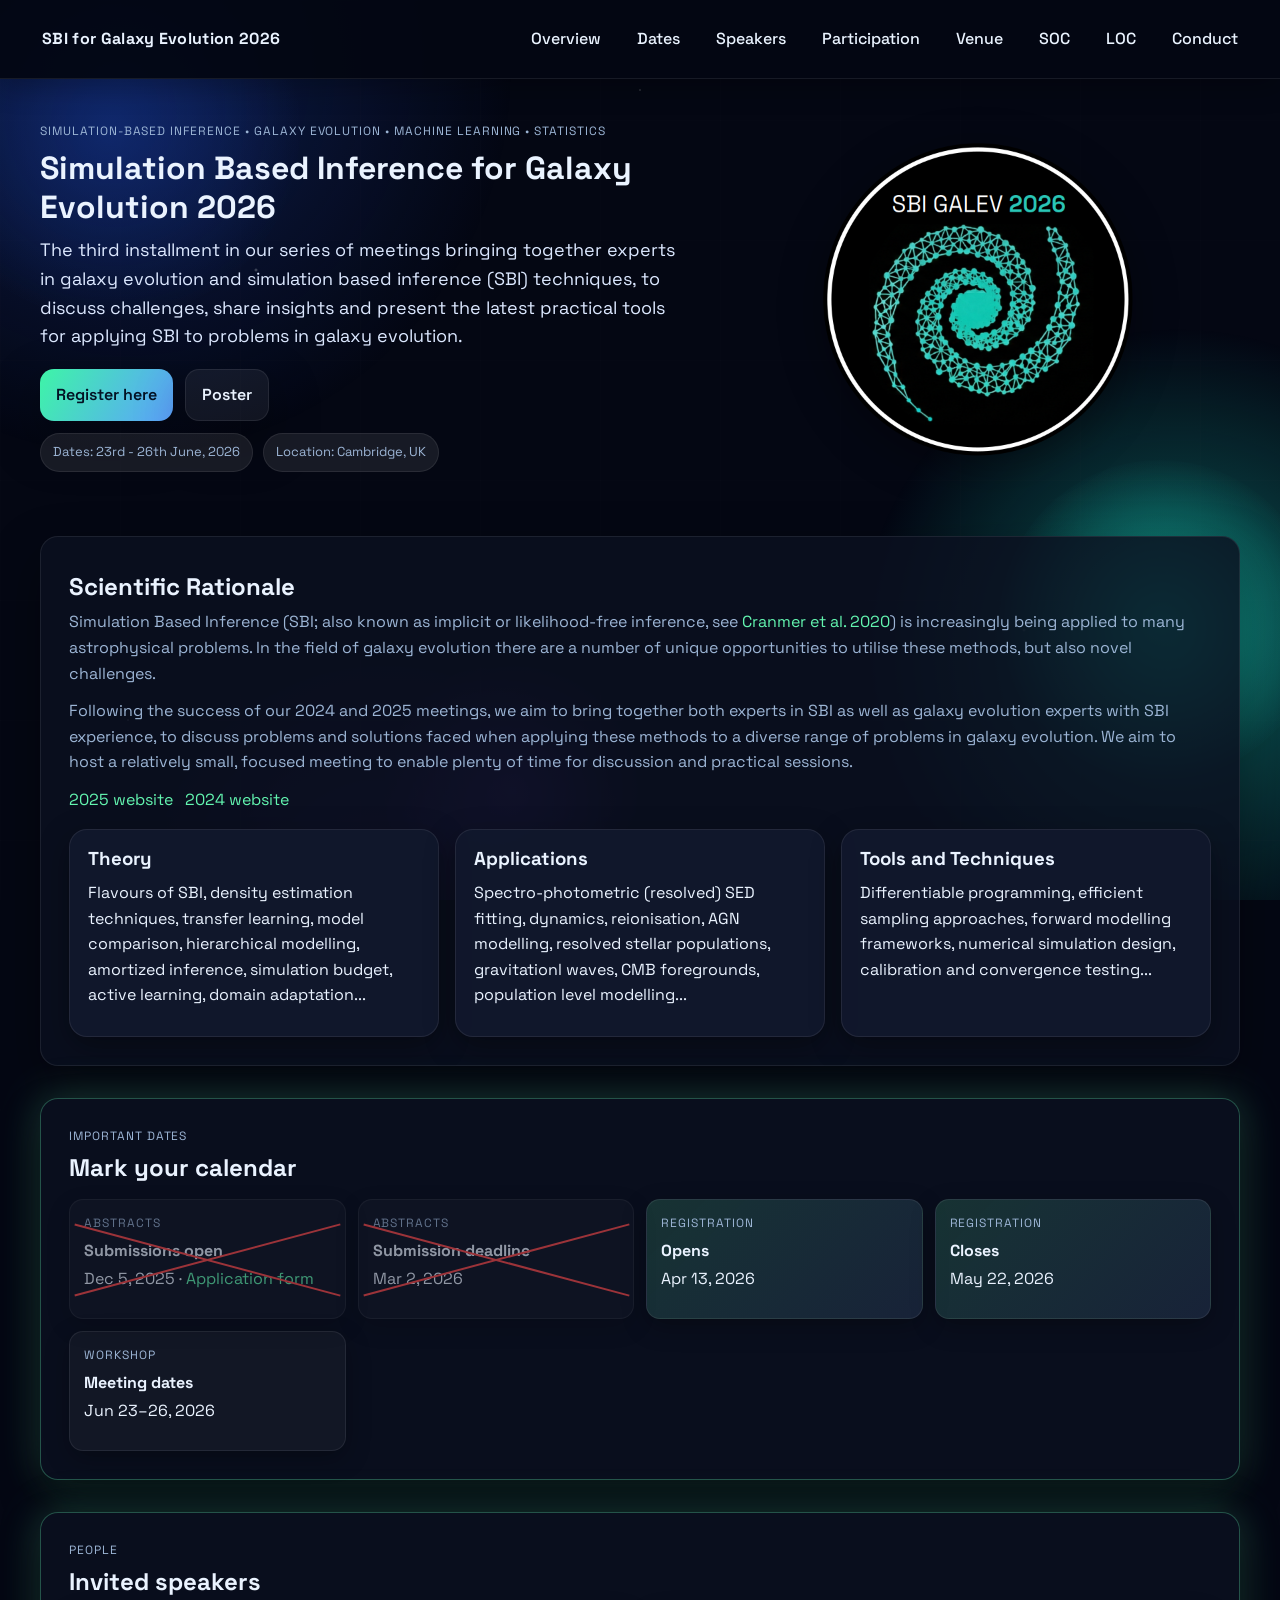
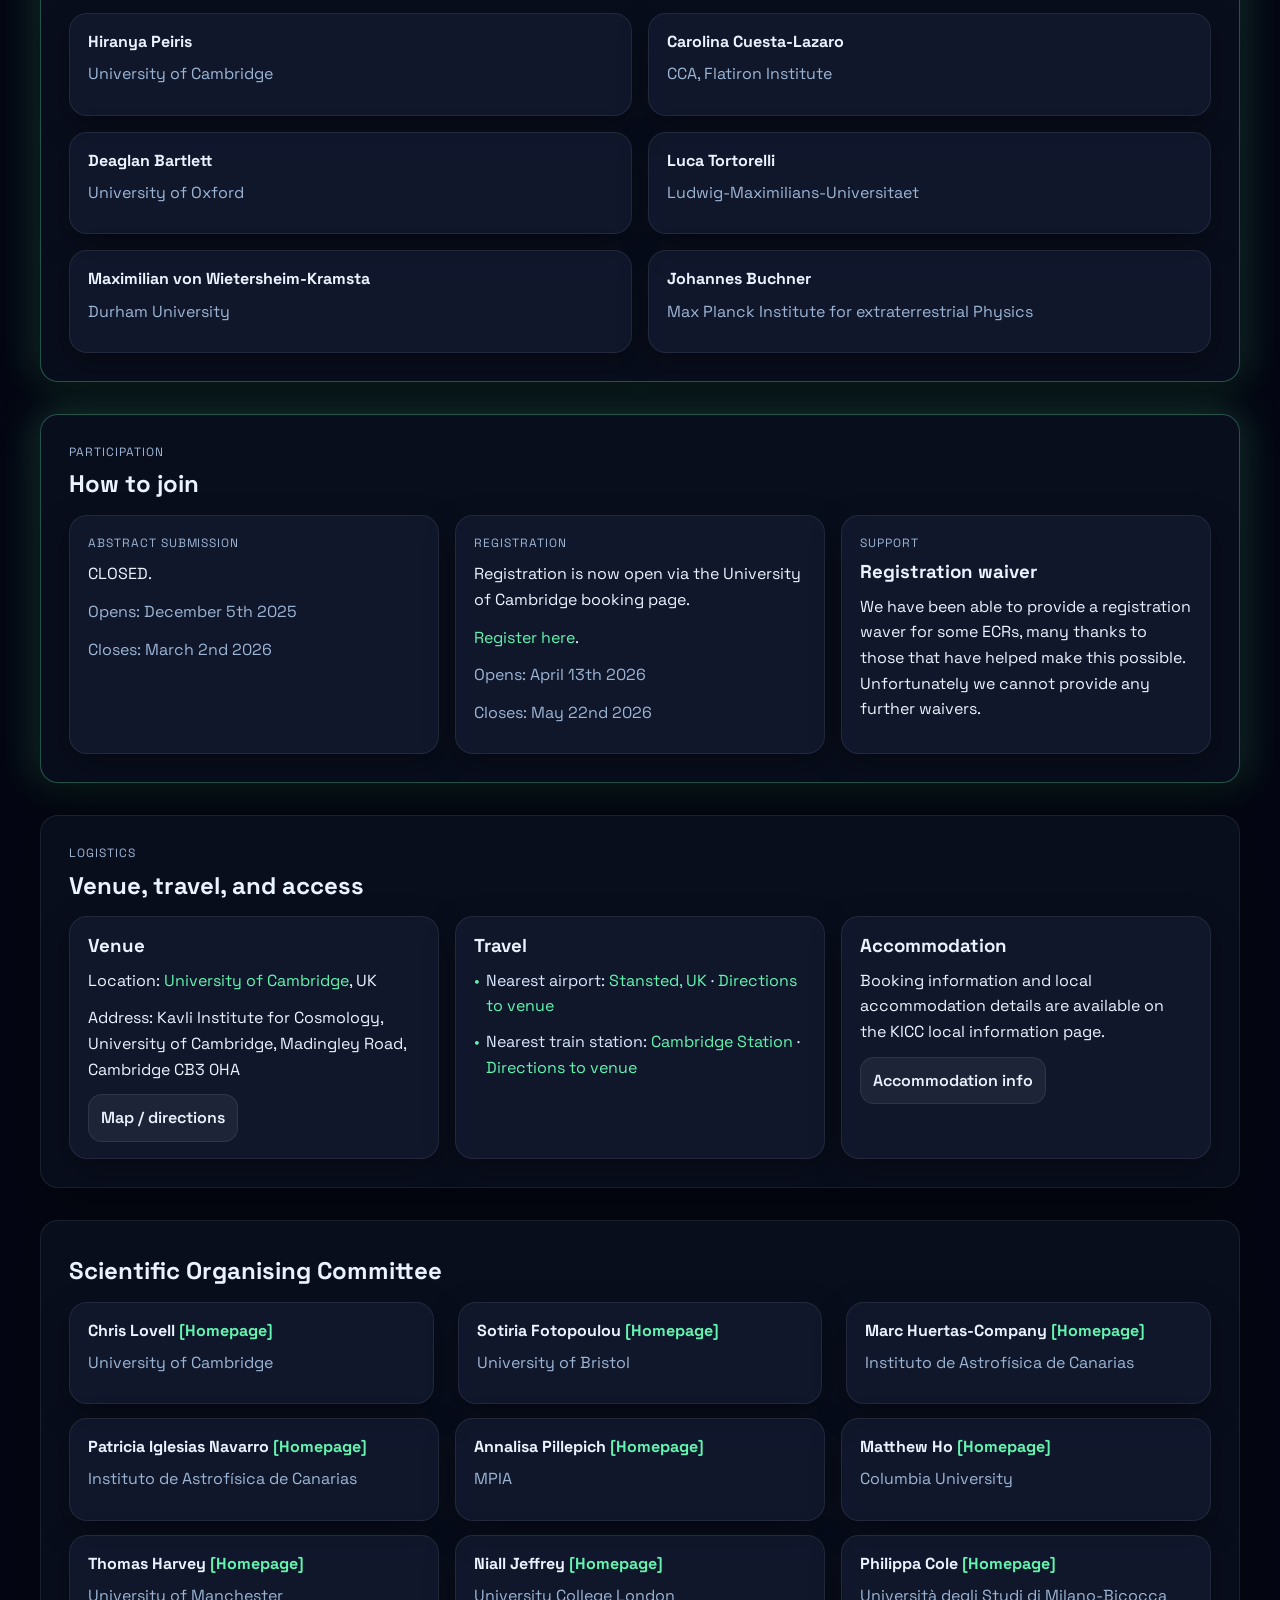
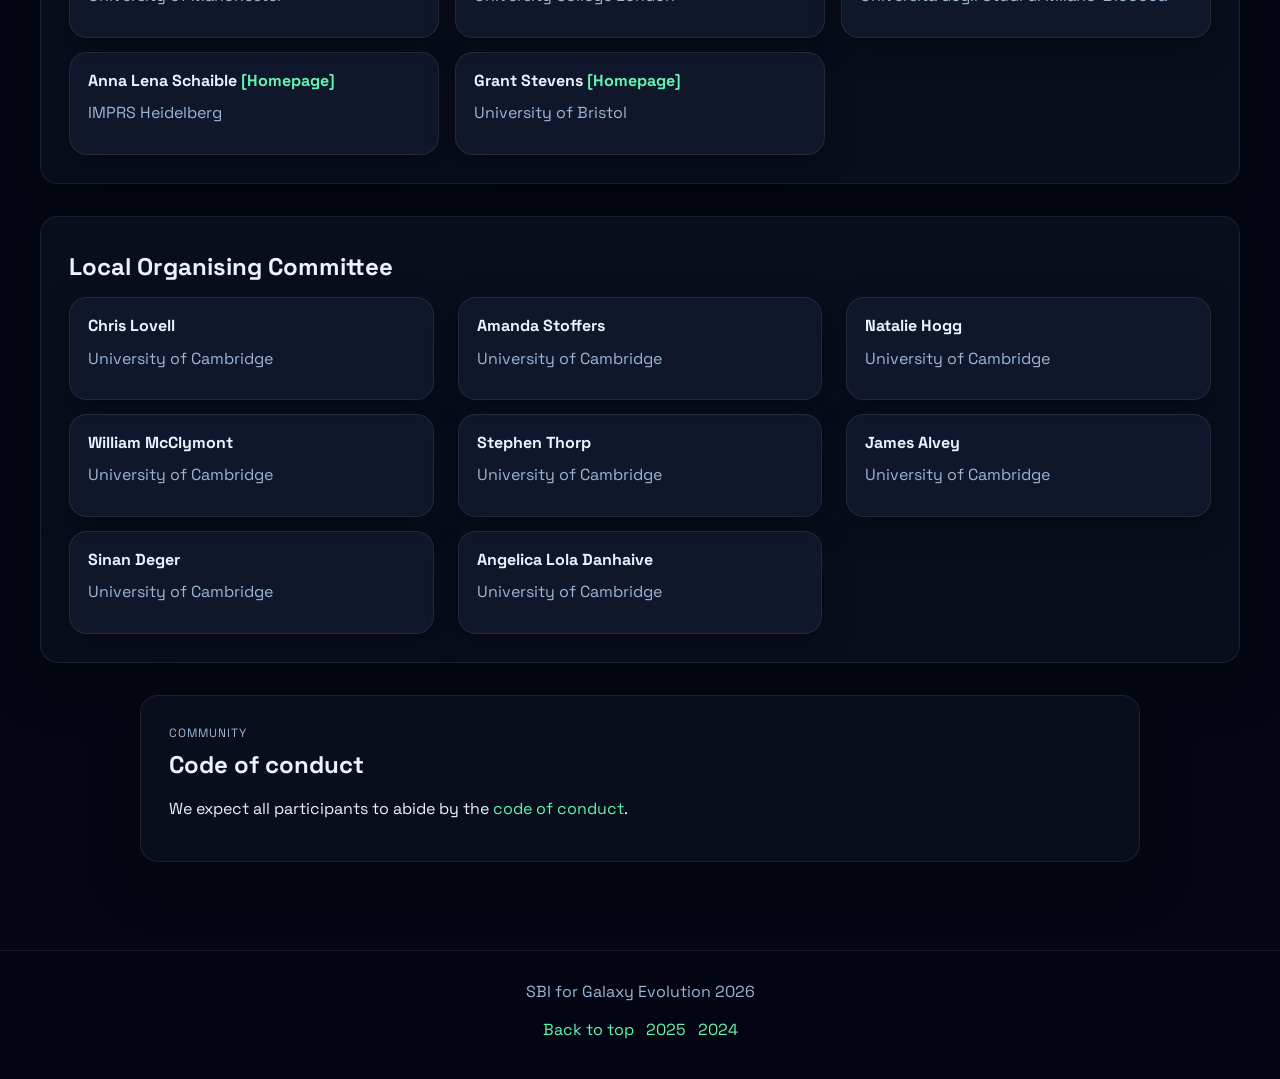
==== commit b30903a5: "update waiver" ====
--- a/index.html
+++ b/index.html
@@ -292,8 +292,8 @@
         </article>
         <article class="card">
           <p class="label">Support</p>
-          <h3>Travel and registration waiver</h3>
-          <p>We hope to be able to provide a registration waver and some support for travel for a few ECRs. We will share further details after the abstract submission deadline.</p>
+          <h3>Registration waiver</h3>
+          <p>We have been able to provide a registration waver for some ECRs, many thanks to those that have helped make this possible. Unfortunately we cannot provide any further waivers.</p>
           <!--p></p-->
         </article>
       </div>
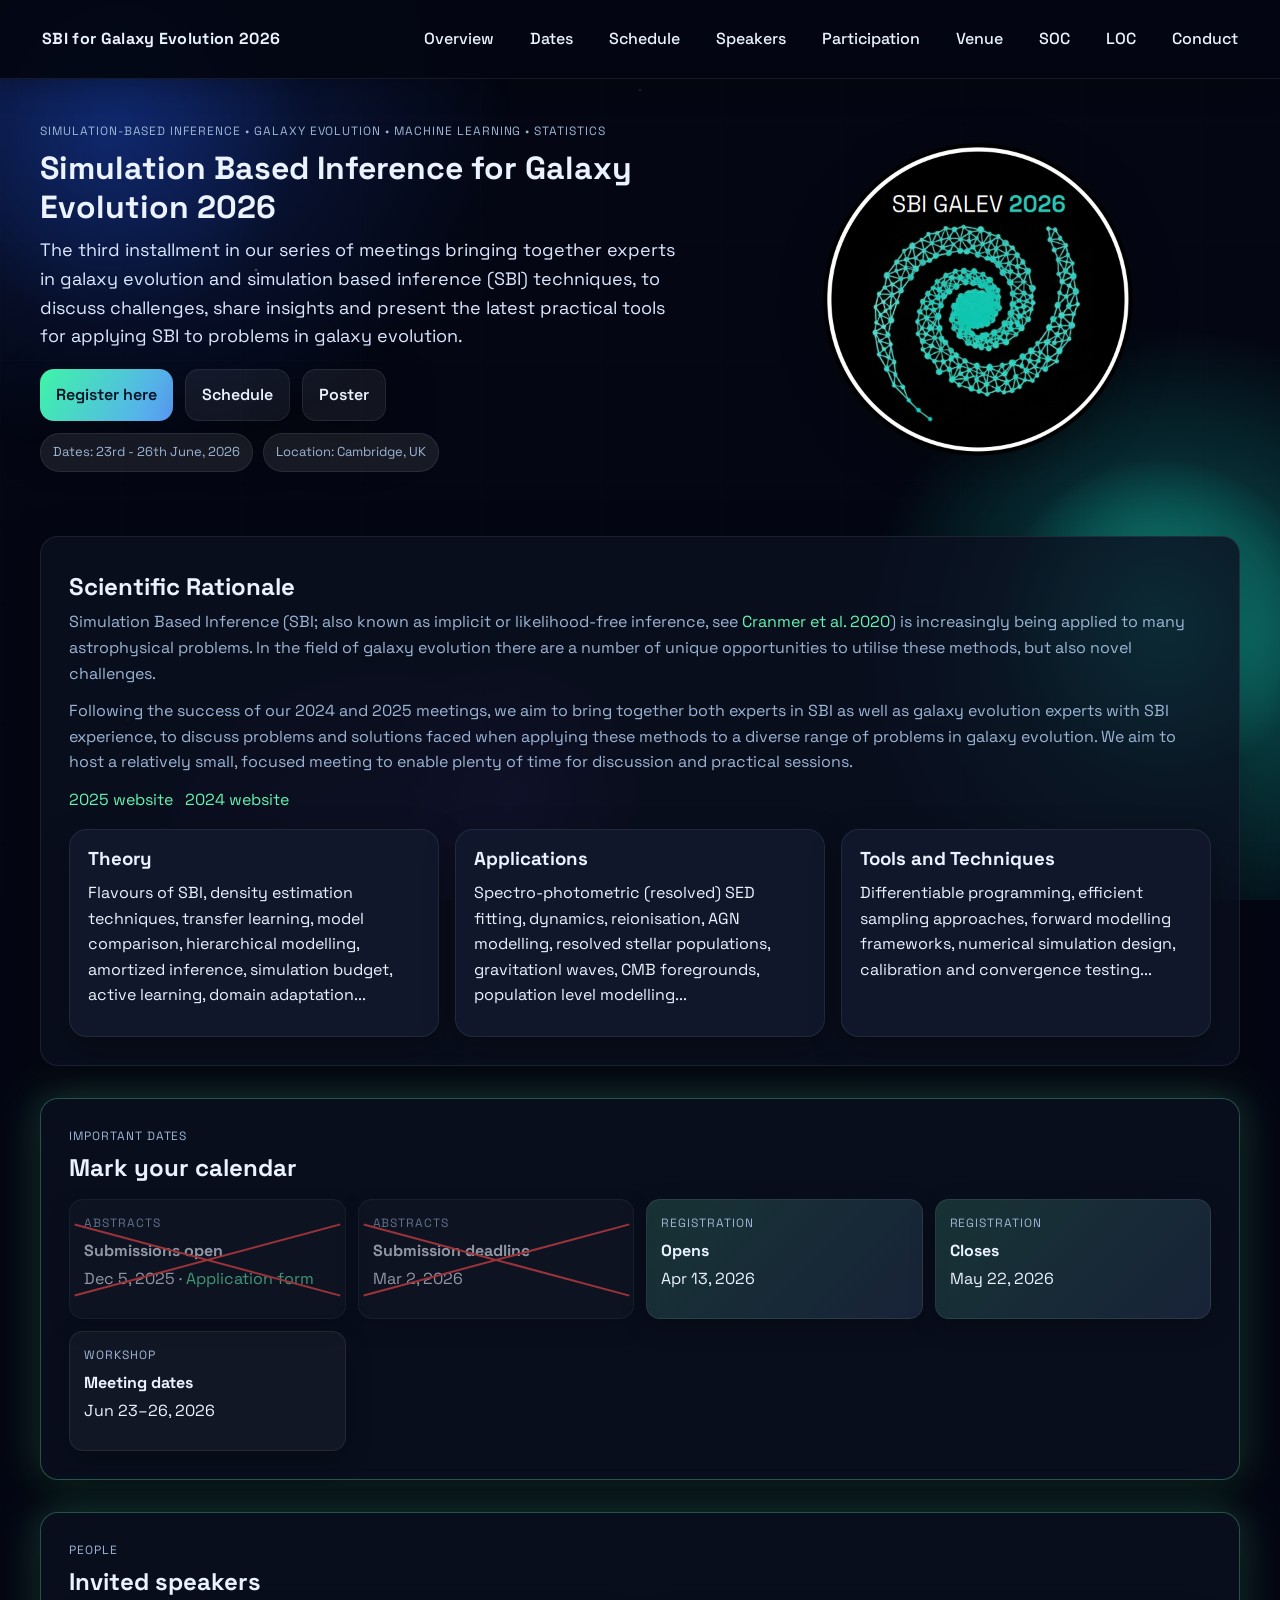
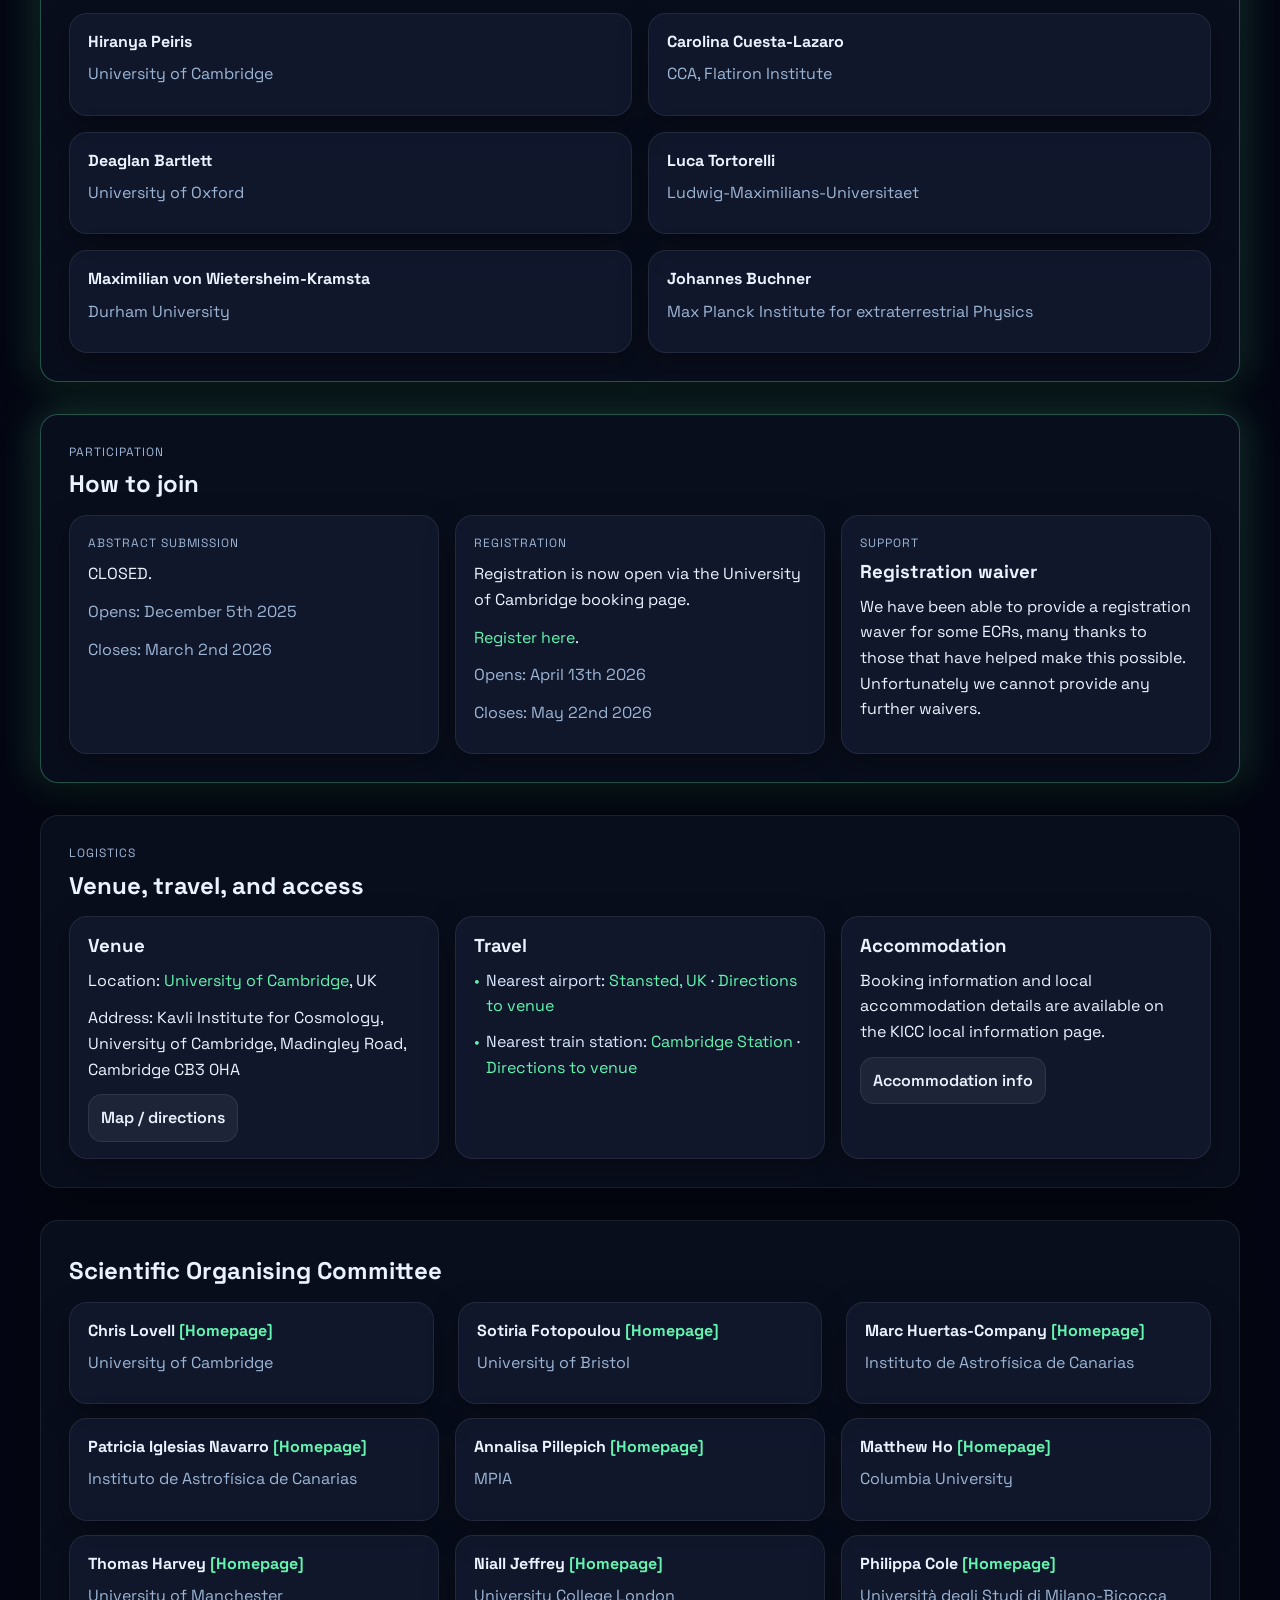
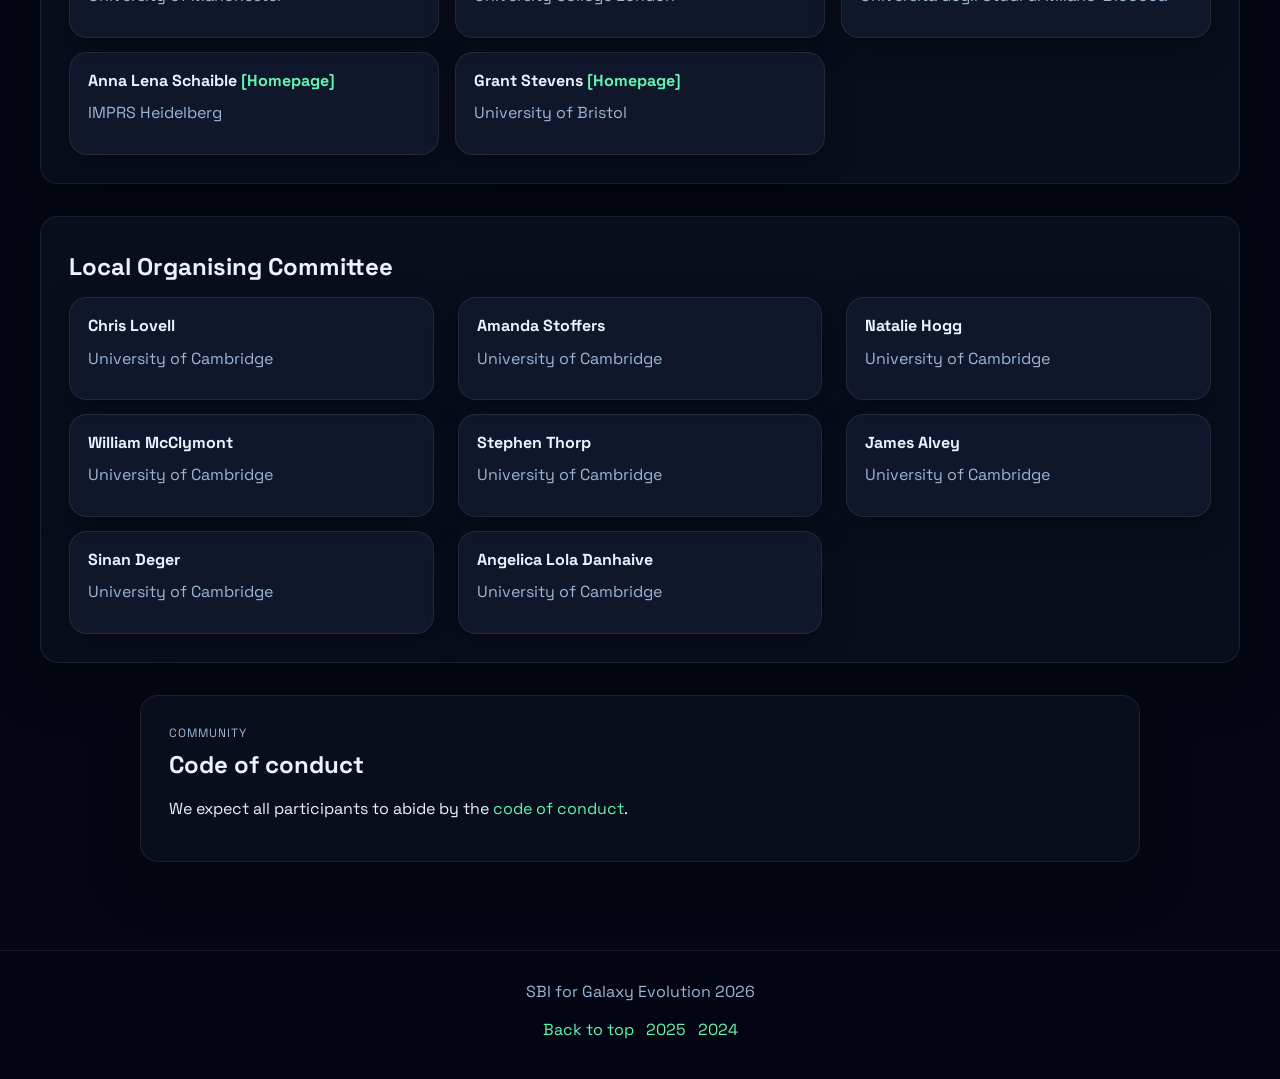
==== commit d96e8678: "add interactive schedule" ====
--- a/index.html
+++ b/index.html
@@ -25,6 +25,7 @@
       <div class="nav-links">
         <a href="#overview">Overview</a>
         <a href="#dates">Dates</a>
+        <a href="schedule.html">Schedule</a>
         <a href="#speakers">Speakers</a>
         <a href="#participation">Participation</a>
         <a href="#logistics">Venue</a>
@@ -42,6 +43,7 @@
 	</p>
         <div class="hero-actions">
           <a class="button primary" href="https://onlinesales.admin.cam.ac.uk/conferences-and-events/astronomy/galaxy-evolution/simulation-based-inference-for-galaxy-evolution-23-26-june-2026" target="_blank" rel="noopener">Register here</a>
+          <a class="button ghost" href="schedule.html">Schedule</a>
           <a class="button ghost" href="assets/poster.pdf" target="_blank" rel="noopener">Poster</a>
           <!--a class="button ghost" href="[Add program link]" target="_blank" rel="noopener">Program PDF</a-->
         </div>
--- a/assets/style.css
+++ b/assets/style.css
@@ -139,6 +139,16 @@
 .hero {
   position: relative;
   padding: 48px 32px 32px;
+}
+
+.subpage-hero {
+  position: relative;
+  padding: 48px 32px 8px;
+}
+
+.subpage-title {
+  max-width: 1200px;
+  margin: 0 auto;
 }
 
 .hero-content {
@@ -426,6 +436,168 @@
   gap: 14px;
 }
 
+.schedule-panel {
+  max-width: 1440px;
+}
+
+.schedule-layout {
+  display: grid;
+  grid-template-columns: minmax(0, 1fr) minmax(300px, 360px);
+  gap: 18px;
+  align-items: start;
+}
+
+.schedule-table-wrap {
+  overflow-x: auto;
+  border: 1px solid var(--border);
+  border-radius: 14px;
+  background: rgba(255, 255, 255, 0.04);
+}
+
+.schedule-table {
+  width: 100%;
+  min-width: 1040px;
+  border-collapse: collapse;
+}
+
+.schedule-table th,
+.schedule-table td {
+  width: 19%;
+  padding: 9px 10px;
+  border: 1px solid rgba(255, 255, 255, 0.11);
+  vertical-align: top;
+}
+
+.schedule-table th:first-child,
+.schedule-table td:first-child {
+  width: 12%;
+}
+
+.schedule-table thead th {
+  position: sticky;
+  top: 0;
+  z-index: 2;
+  background: rgba(18, 24, 45, 0.98);
+  color: var(--text);
+  text-align: left;
+}
+
+.schedule-table tbody th {
+  color: var(--accent-2);
+  font-family: "IBM Plex Mono", monospace;
+  font-size: 12px;
+  font-weight: 500;
+  text-align: left;
+  white-space: nowrap;
+  background: rgba(18, 24, 45, 0.62);
+}
+
+.schedule-item {
+  display: inline;
+  padding: 0;
+  border: 0;
+  color: #eaf3ff;
+  background: none;
+  font: inherit;
+  font-weight: 600;
+  text-align: left;
+  cursor: pointer;
+  text-decoration: underline;
+  text-decoration-color: rgba(99, 245, 176, 0.5);
+  text-underline-offset: 3px;
+}
+
+.schedule-item:hover,
+.schedule-item:focus-visible,
+.schedule-item.active {
+  color: var(--accent);
+  outline: none;
+}
+
+.schedule-item.invited::after {
+  content: " (invited)";
+  color: var(--muted);
+  font-weight: 500;
+}
+
+.schedule-item.compact {
+  display: inline-block;
+  margin: 0 6px 4px 0;
+}
+
+.schedule-item.session-link {
+  display: block;
+  margin: 0 auto 2px;
+}
+
+.schedule-break,
+.schedule-note,
+.schedule-session {
+  color: #dce8ff;
+  text-align: center;
+  background: rgba(137, 184, 255, 0.08);
+}
+
+.schedule-note {
+  font-style: italic;
+}
+
+.schedule-note.strong {
+  font-weight: 700;
+}
+
+.schedule-session {
+  font-style: italic;
+}
+
+.schedule-session span,
+.session-title {
+  display: block;
+  color: #dce8ff;
+  font-weight: 600;
+  font-style: italic;
+}
+
+.schedule-session .session-presenters,
+.session-presenters {
+  display: block;
+  color: var(--muted);
+  font-size: 13px;
+  font-weight: 500;
+  font-style: italic;
+}
+
+.abstract-panel {
+  position: sticky;
+  top: 96px;
+  padding: 18px;
+  border: 1px solid rgba(99, 245, 176, 0.28);
+  border-radius: var(--radius);
+  background: rgba(18, 24, 45, 0.94);
+  box-shadow: 0 16px 38px rgba(0, 0, 0, 0.38);
+}
+
+.abstract-panel h3 {
+  margin-bottom: 6px;
+}
+
+.abstract-panel h4 {
+  color: #dce8ff;
+  margin-top: 16px;
+}
+
+.abstract-panel code {
+  color: var(--accent);
+  font-family: "IBM Plex Mono", monospace;
+  font-size: 0.92em;
+}
+
+.abstract-meta {
+  color: var(--accent-2);
+  font-family: "IBM Plex Mono", monospace;
+  font-size: 13px;
+}
+
 .day {
   background: rgba(255, 255, 255, 0.04);
   border: 1px solid var(--border);
@@ -531,6 +703,14 @@
     grid-template-columns: 1fr;
     text-align: left;
   }
+
+  .schedule-layout {
+    grid-template-columns: 1fr;
+  }
+
+  .abstract-panel {
+    position: static;
+  }
 }
 
 @media (max-width: 600px) {
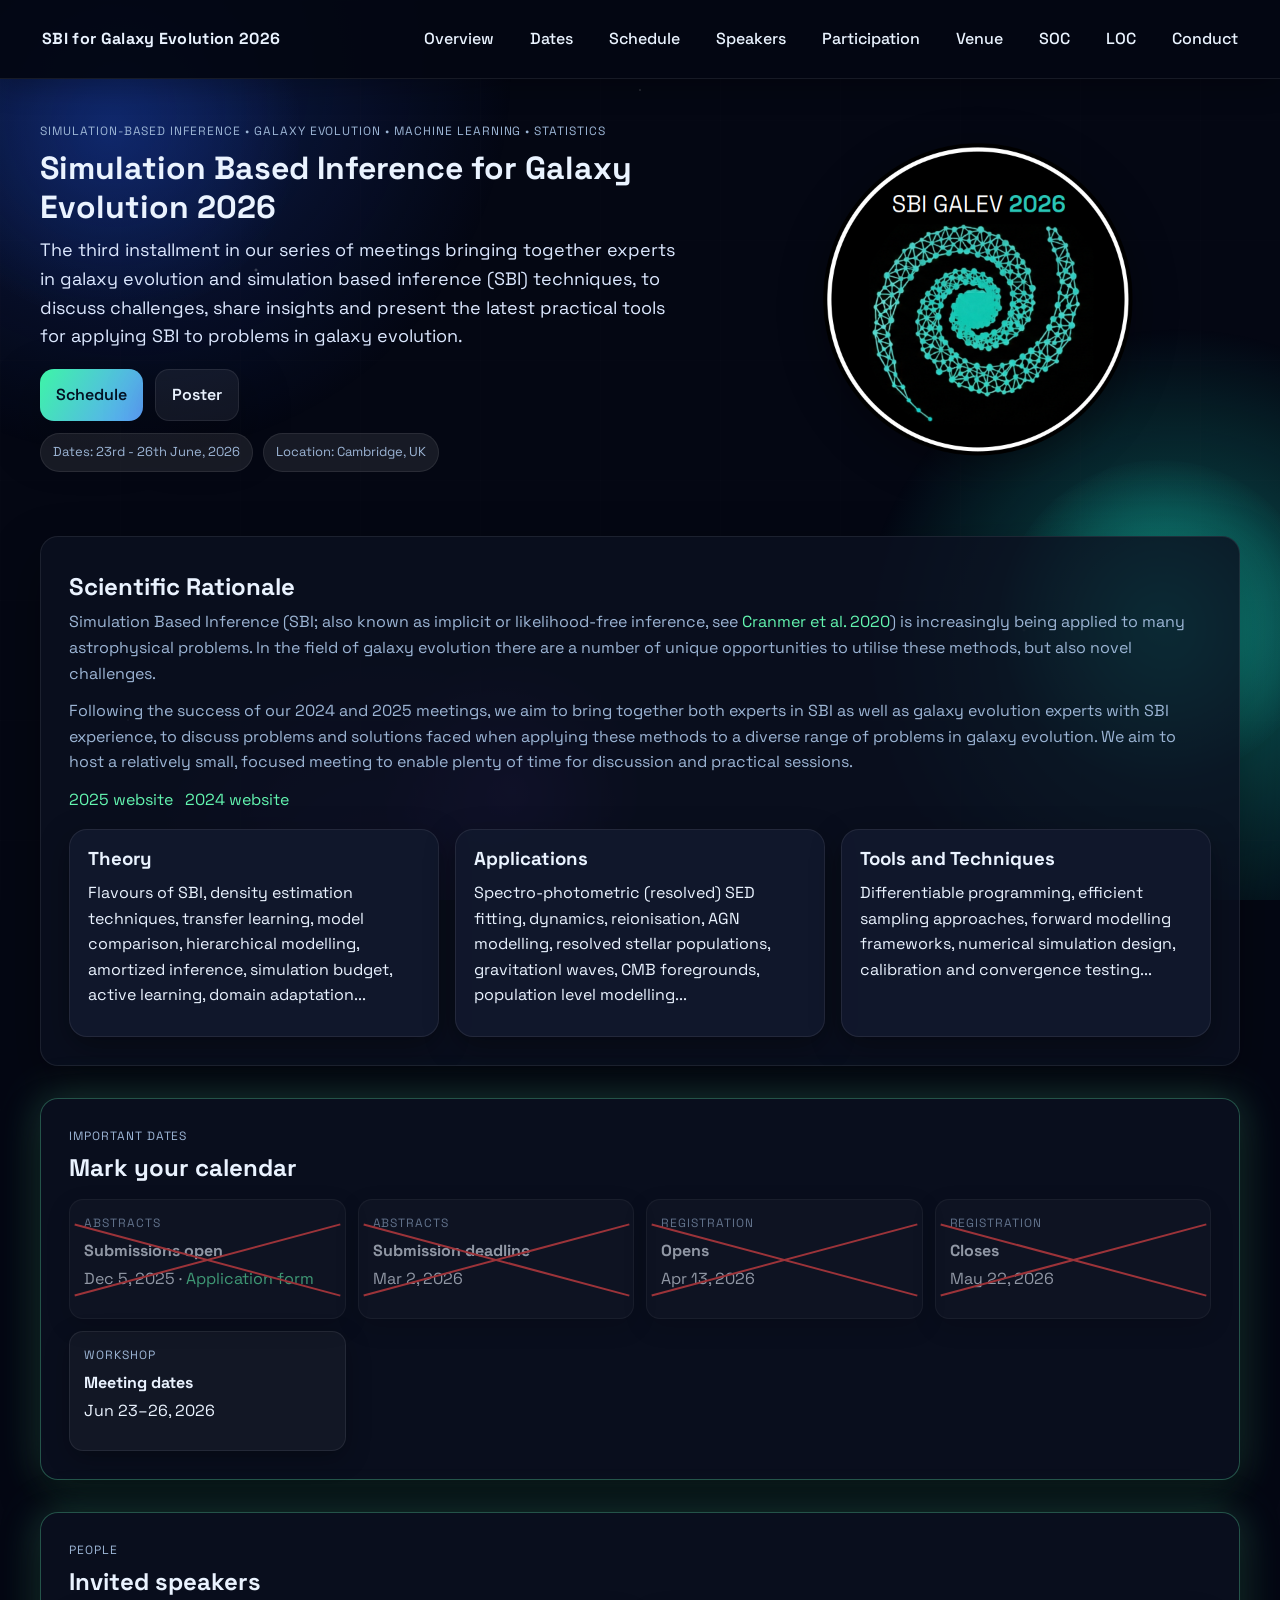
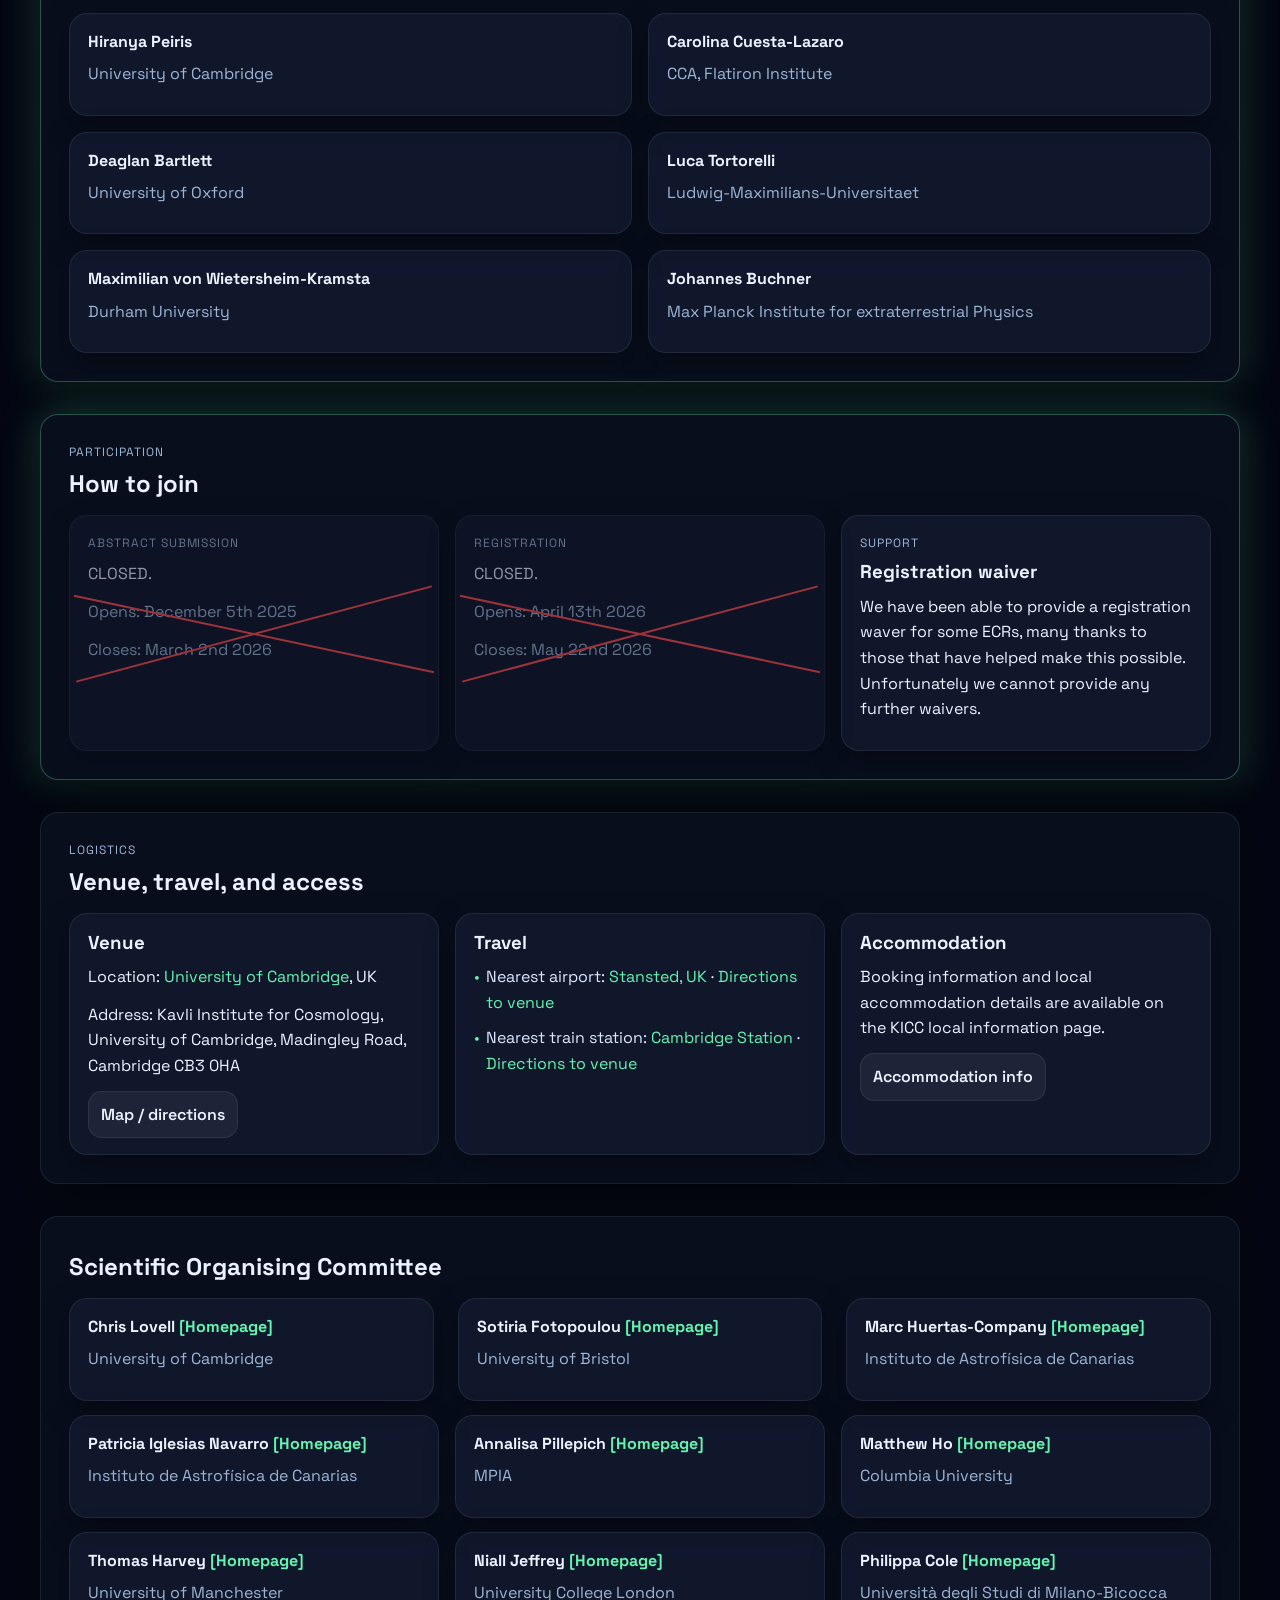
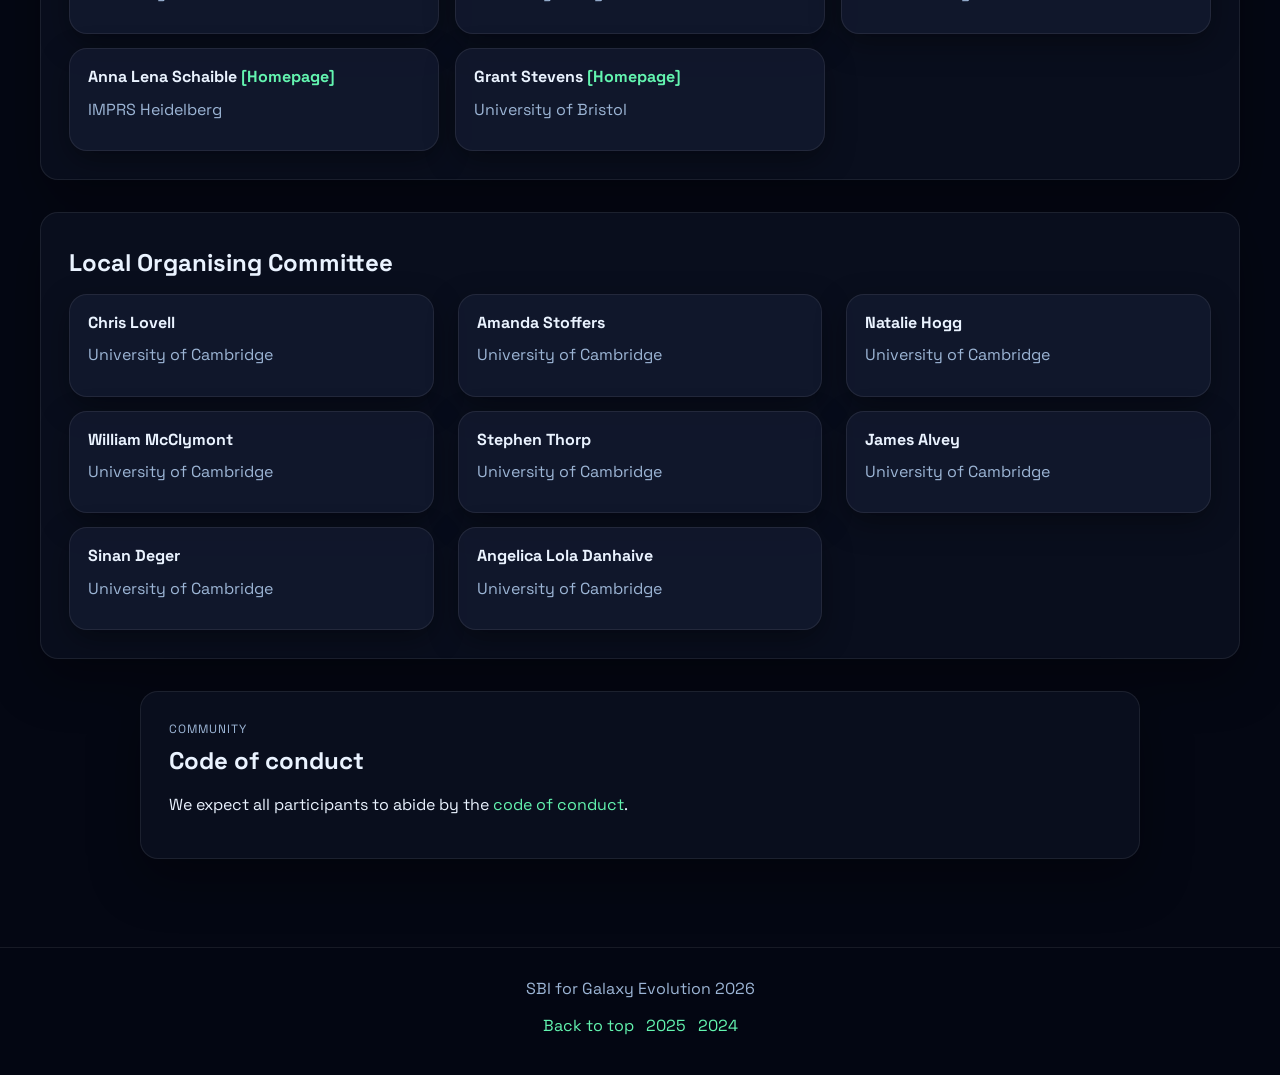
==== commit d9b5f313: "update crosses" ====
--- a/index.html
+++ b/index.html
@@ -42,8 +42,7 @@
         <p class="lead">The third installment in our series of meetings bringing together experts in galaxy evolution and simulation based inference (SBI) techniques, to discuss challenges, share insights and present the latest practical tools for applying SBI to problems in galaxy evolution.
 	</p>
         <div class="hero-actions">
-          <a class="button primary" href="https://onlinesales.admin.cam.ac.uk/conferences-and-events/astronomy/galaxy-evolution/simulation-based-inference-for-galaxy-evolution-23-26-june-2026" target="_blank" rel="noopener">Register here</a>
-          <a class="button ghost" href="schedule.html">Schedule</a>
+          <a class="button primary" href="schedule.html">Schedule</a>
           <a class="button ghost" href="assets/poster.pdf" target="_blank" rel="noopener">Poster</a>
           <!--a class="button ghost" href="[Add program link]" target="_blank" rel="noopener">Program PDF</a-->
         </div>
@@ -111,16 +110,16 @@
           <h4>Submission deadline</h4>
           <p>Mar 2, 2026</p>
         </article>
-        <a class="mini-card mini-card-link" href="https://onlinesales.admin.cam.ac.uk/conferences-and-events/astronomy/galaxy-evolution/simulation-based-inference-for-galaxy-evolution-23-26-june-2026" target="_blank" rel="noopener">
+        <article class="mini-card crossed-out">
           <p class="label">Registration</p>
           <h4>Opens</h4>
           <p>Apr 13, 2026</p>
-        </a>
-        <a class="mini-card mini-card-link" href="https://onlinesales.admin.cam.ac.uk/conferences-and-events/astronomy/galaxy-evolution/simulation-based-inference-for-galaxy-evolution-23-26-june-2026" target="_blank" rel="noopener">
+        </article>
+        <article class="mini-card crossed-out">
           <p class="label">Registration</p>
           <h4>Closes</h4>
           <p>May 22, 2026</p>
-        </a>
+        </article>
         <article class="mini-card">
           <p class="label">Workshop</p>
           <h4>Meeting dates</h4>
@@ -277,18 +276,17 @@
         <!--p class="muted">Plug in your forms and policies. Include travel support info like prior years.</p-->
       </div>
       <div class="cards three">
-        <article class="card">
+        <article class="card crossed-out">
           <p class="label">Abstract Submission</p>
           <!--h3><span>[Add registration link]</span></h3-->
           <p>CLOSED.</p>
           <p class="muted">Opens: December 5th 2025</p>
           <p class="muted">Closes: March 2nd 2026</p>
         </article>
-        <article class="card">
+        <article class="card crossed-out">
           <p class="label">Registration</p>
           <!--h3><span>[Add registration link]</span></h3-->
-          <p>Registration is now open via the University of Cambridge booking page.</p>
-          <p><a href="https://onlinesales.admin.cam.ac.uk/conferences-and-events/astronomy/galaxy-evolution/simulation-based-inference-for-galaxy-evolution-23-26-june-2026" target="_blank" rel="noopener">Register here</a>.</p>
+          <p>CLOSED.</p>
           <p class="muted">Opens: April 13th 2026</p>
           <p class="muted">Closes: May 22nd 2026</p>
         </article>
--- a/assets/style.css
+++ b/assets/style.css
@@ -404,13 +404,16 @@
   transform: translateY(-2px);
 }
 
-.mini-card.crossed-out {
+.mini-card.crossed-out,
+.card.crossed-out {
   position: relative;
   opacity: 0.6;
 }
 
 .mini-card.crossed-out::before,
-.mini-card.crossed-out::after {
+.mini-card.crossed-out::after,
+.card.crossed-out::before,
+.card.crossed-out::after {
   content: "";
   position: absolute;
   top: 50%;
@@ -426,8 +429,13 @@
   transform: rotate(15deg);
 }
 
-.mini-card.crossed-out::after {
+.mini-card.crossed-out::after,
+.card.crossed-out::after {
   transform: rotate(-15deg);
+}
+
+.card.crossed-out::before {
+  transform: rotate(12deg);
 }
 
 .schedule {
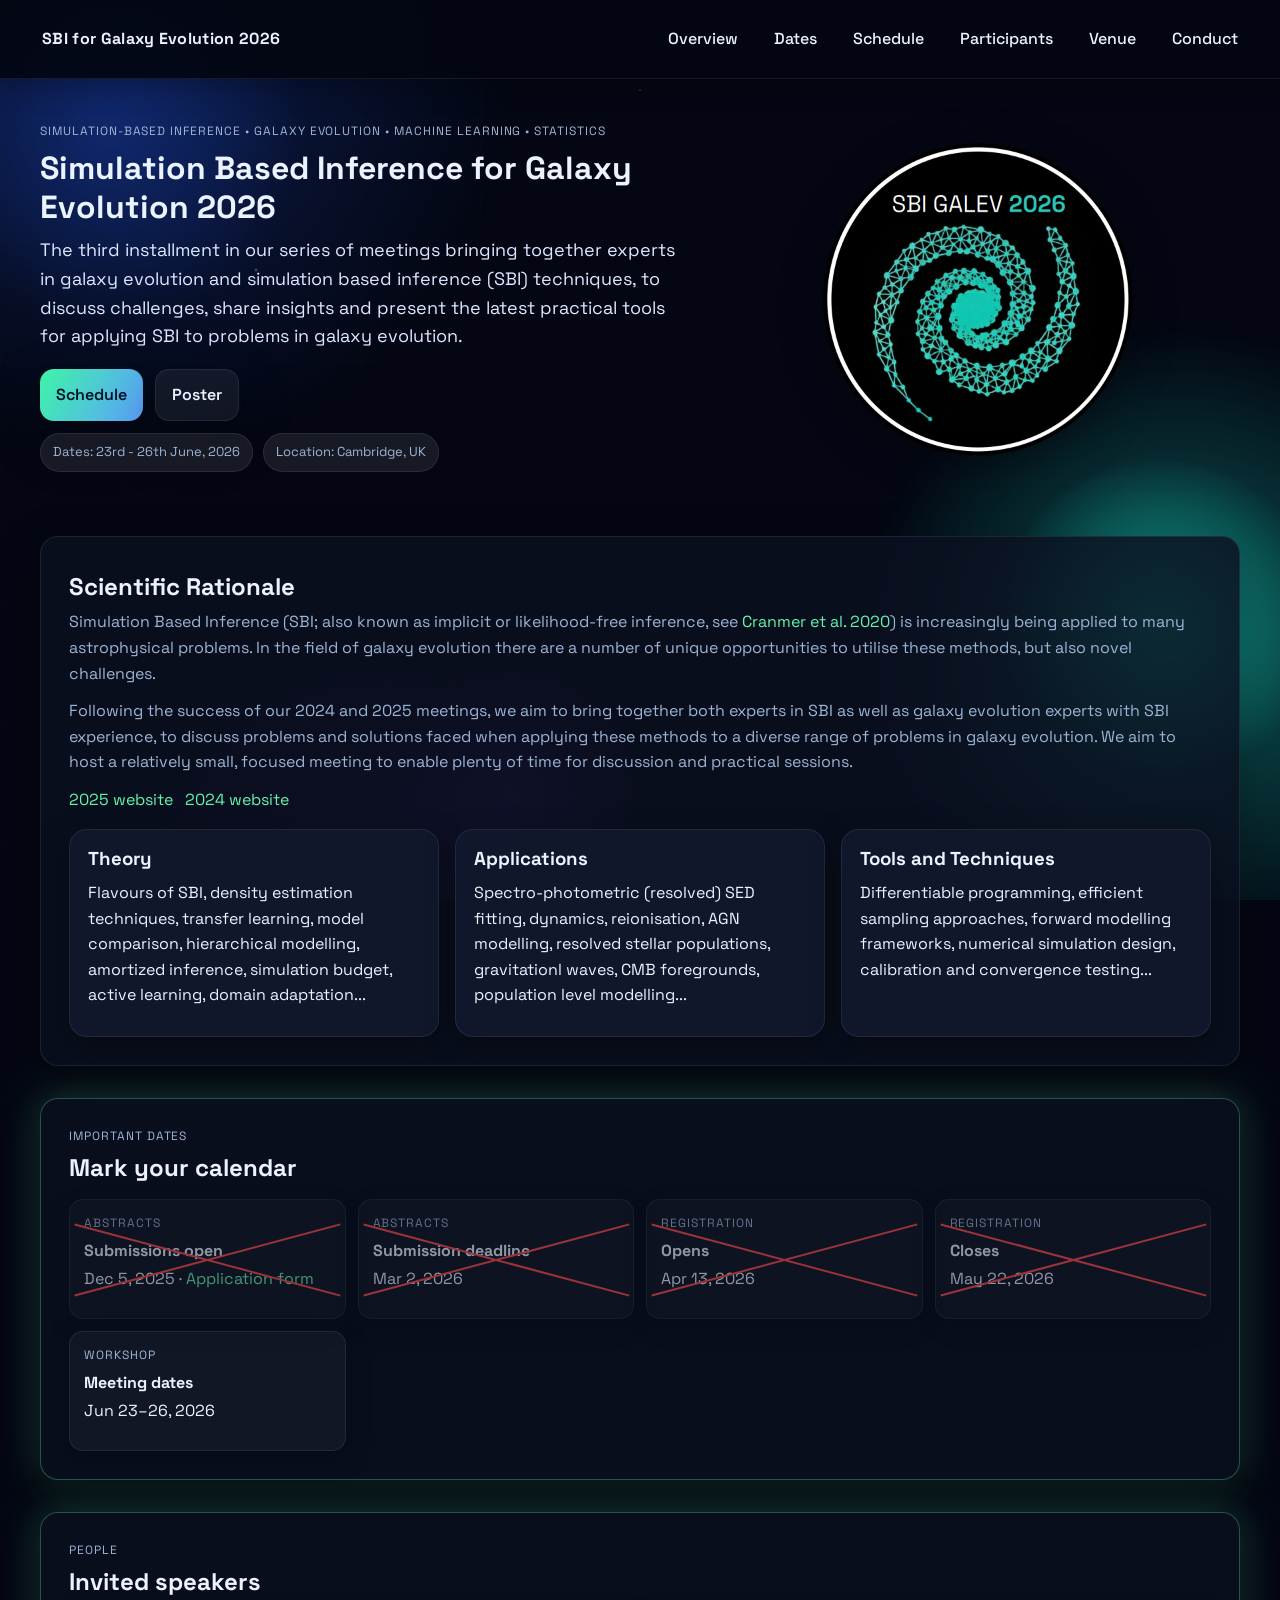
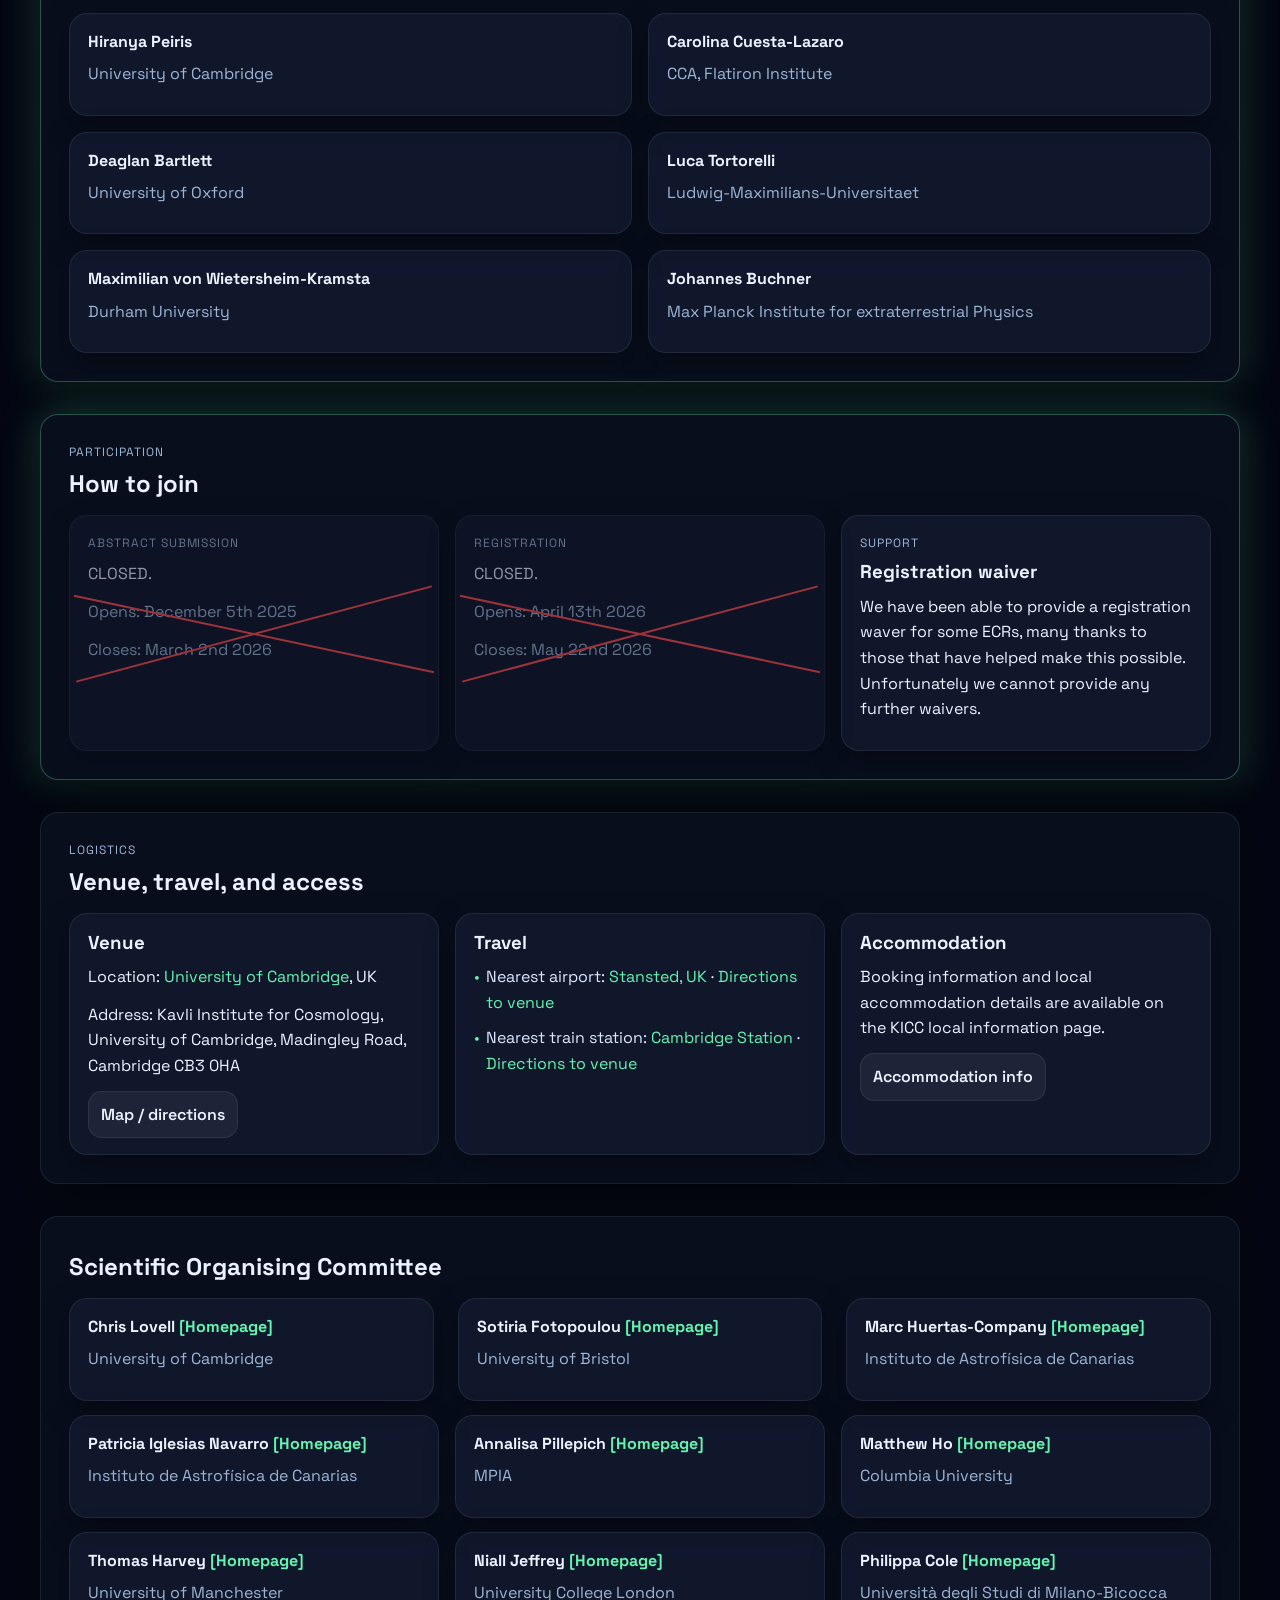
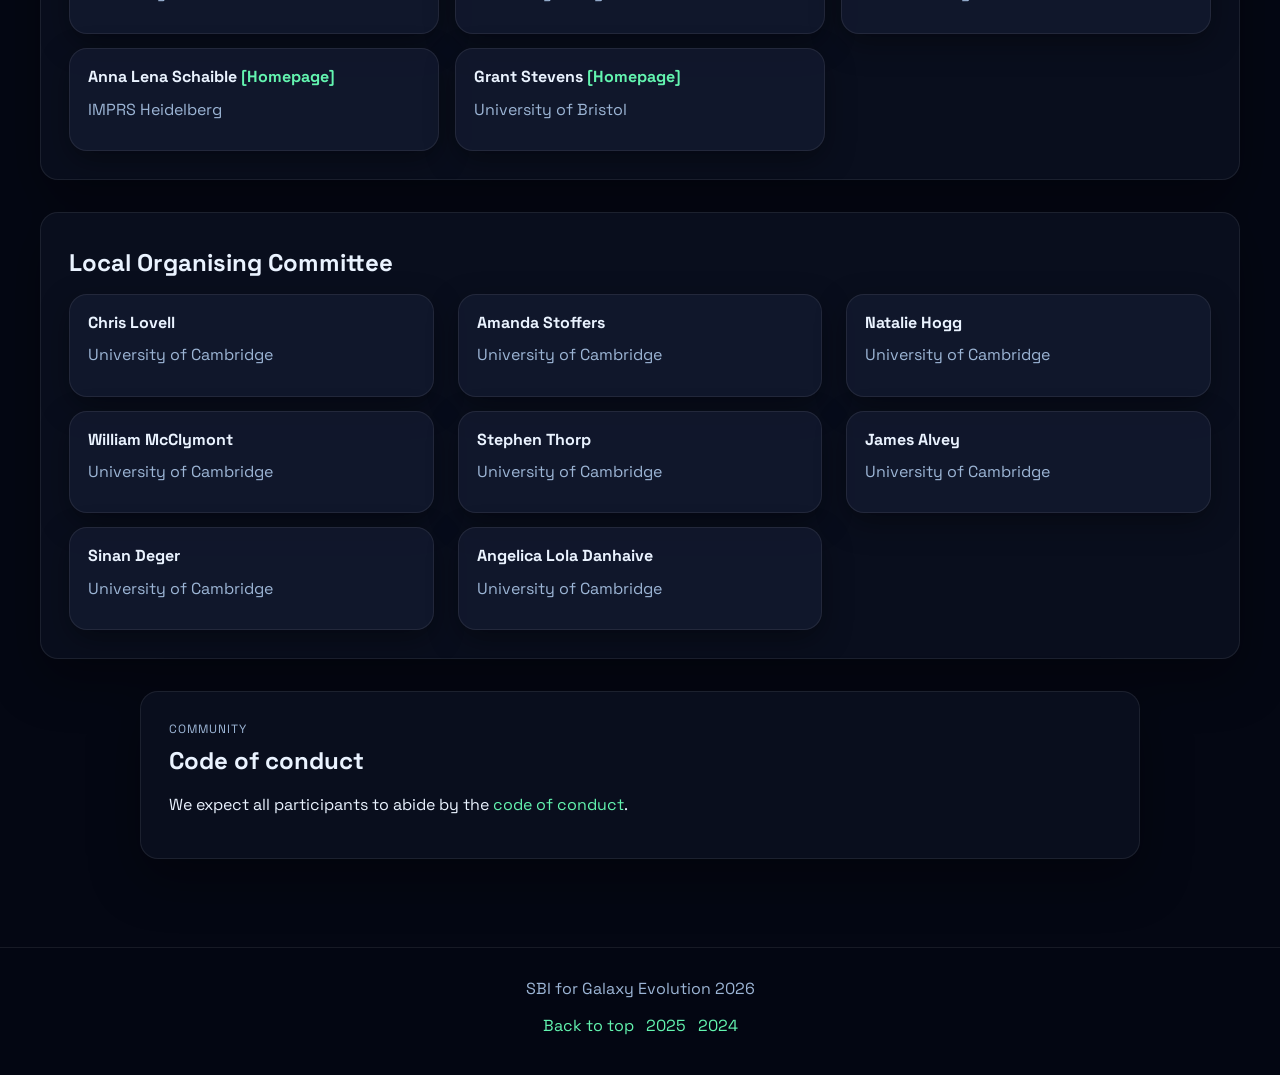
==== commit 3ba9a383: "add affiliations, participants page, intro details, edit instructions" ====
--- a/index.html
+++ b/index.html
@@ -26,11 +26,8 @@
         <a href="#overview">Overview</a>
         <a href="#dates">Dates</a>
         <a href="schedule.html">Schedule</a>
-        <a href="#speakers">Speakers</a>
-        <a href="#participation">Participation</a>
+        <a href="participants.html">Participants</a>
         <a href="#logistics">Venue</a>
-        <a href="#SOC">SOC</a>
-        <a href="#LOC">LOC</a>
         <a href="#conduct">Conduct</a>
       </div>
     </nav>
--- a/assets/style.css
+++ b/assets/style.css
@@ -589,6 +589,11 @@
   margin-bottom: 6px;
 }
 
+.abstract-affiliation {
+  color: #dce8ff;
+  margin-bottom: 8px;
+}
+
 .abstract-panel h4 {
   color: #dce8ff;
   margin-top: 16px;
@@ -604,6 +609,31 @@
   color: var(--accent-2);
   font-family: "IBM Plex Mono", monospace;
   font-size: 13px;
+}
+
+.participants-panel {
+  max-width: 1100px;
+}
+
+.participants-list {
+  list-style: none;
+  padding: 0;
+  margin: 18px 0 0;
+  display: grid;
+  grid-template-columns: repeat(auto-fit, minmax(220px, 1fr));
+  gap: 10px;
+}
+
+.participants-list li {
+  min-height: 44px;
+  display: flex;
+  align-items: center;
+  padding: 10px 12px;
+  border: 1px solid var(--border);
+  border-radius: 12px;
+  background: rgba(255, 255, 255, 0.045);
+  color: #e5efff;
+  font-weight: 600;
 }
 
 .day {
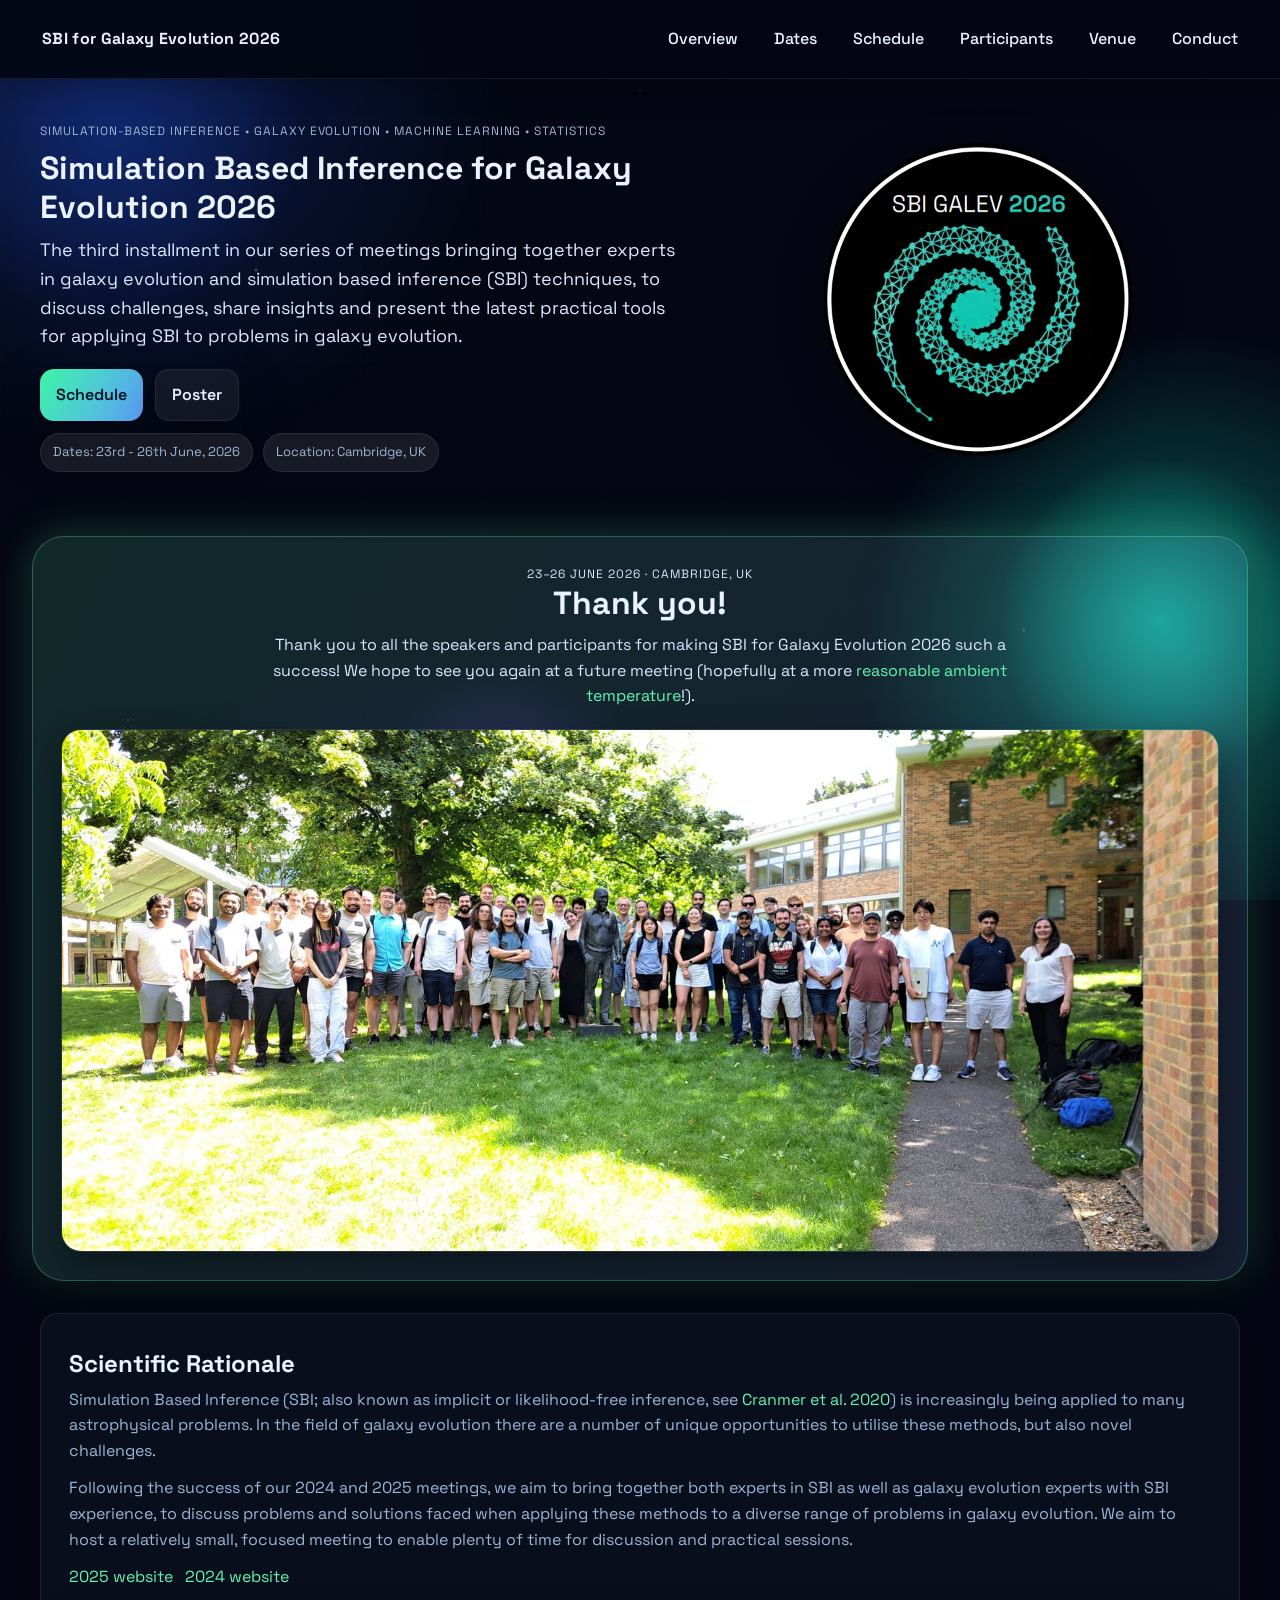
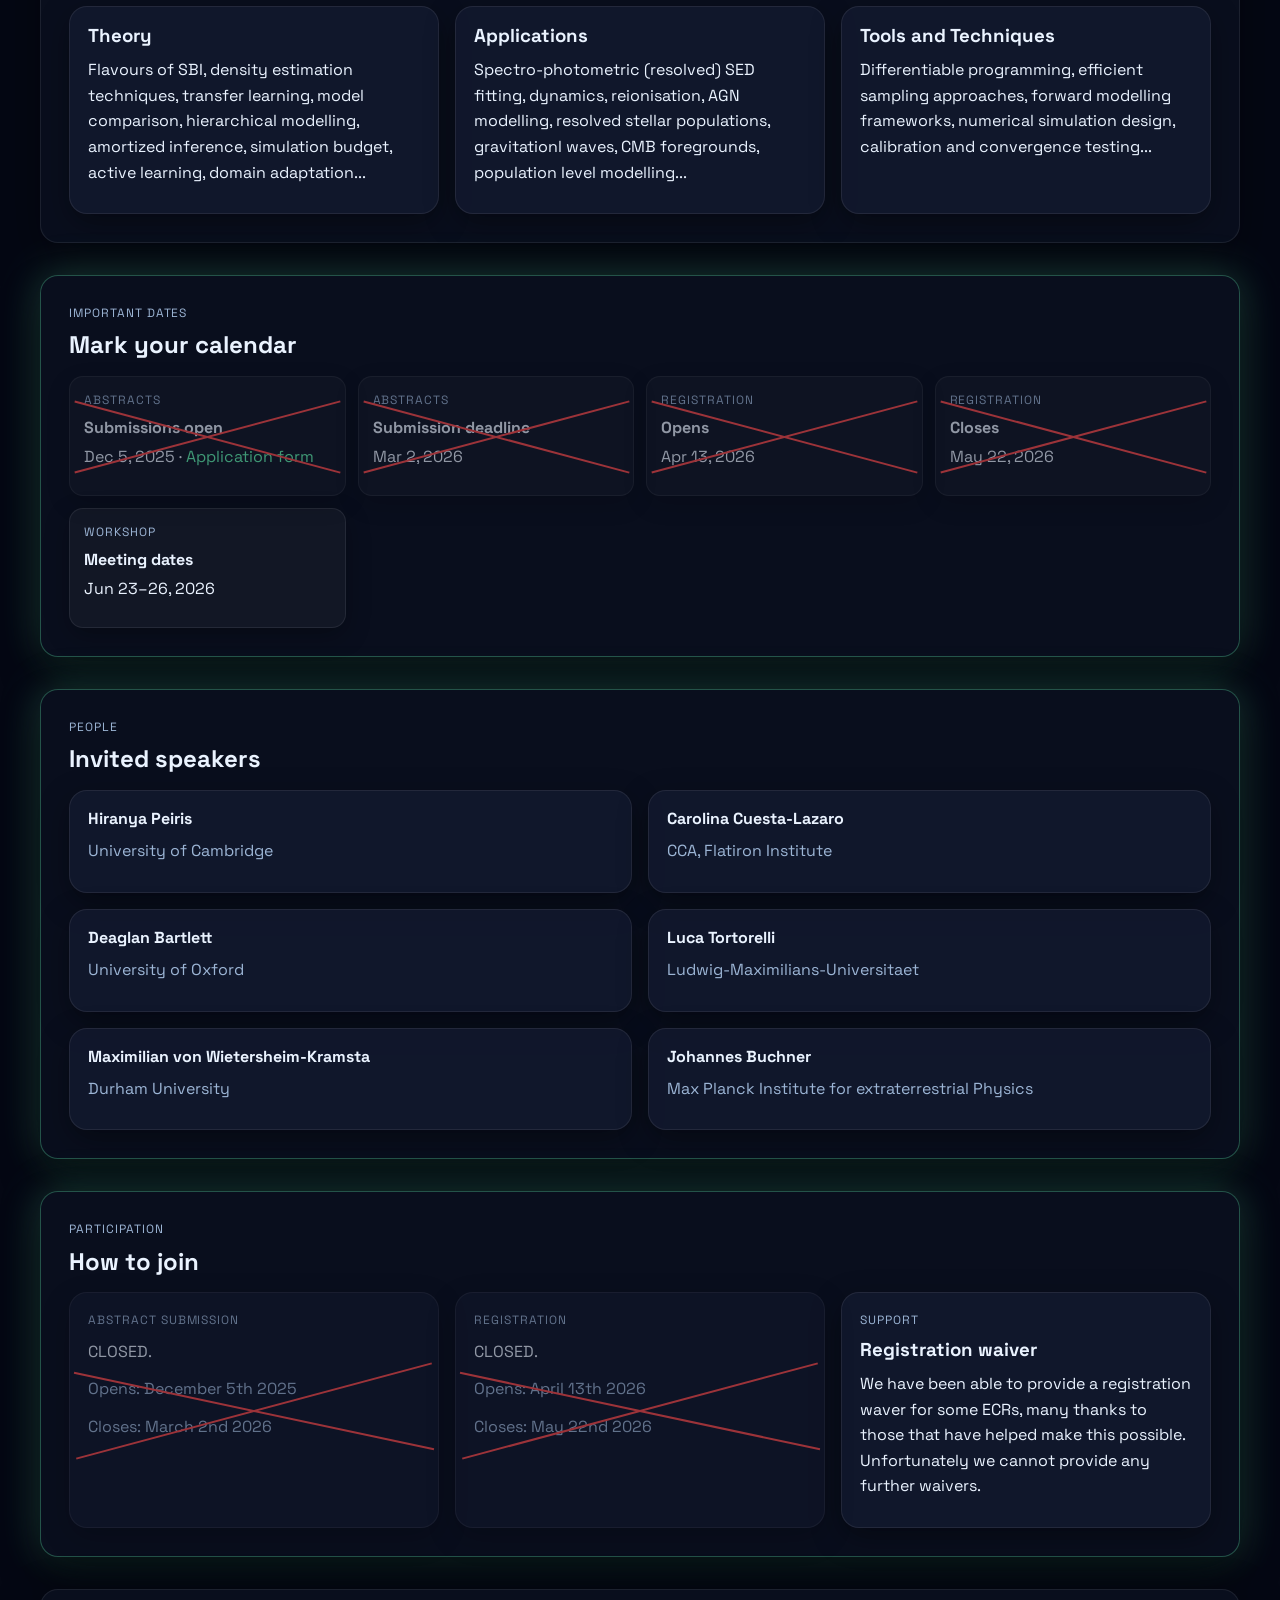
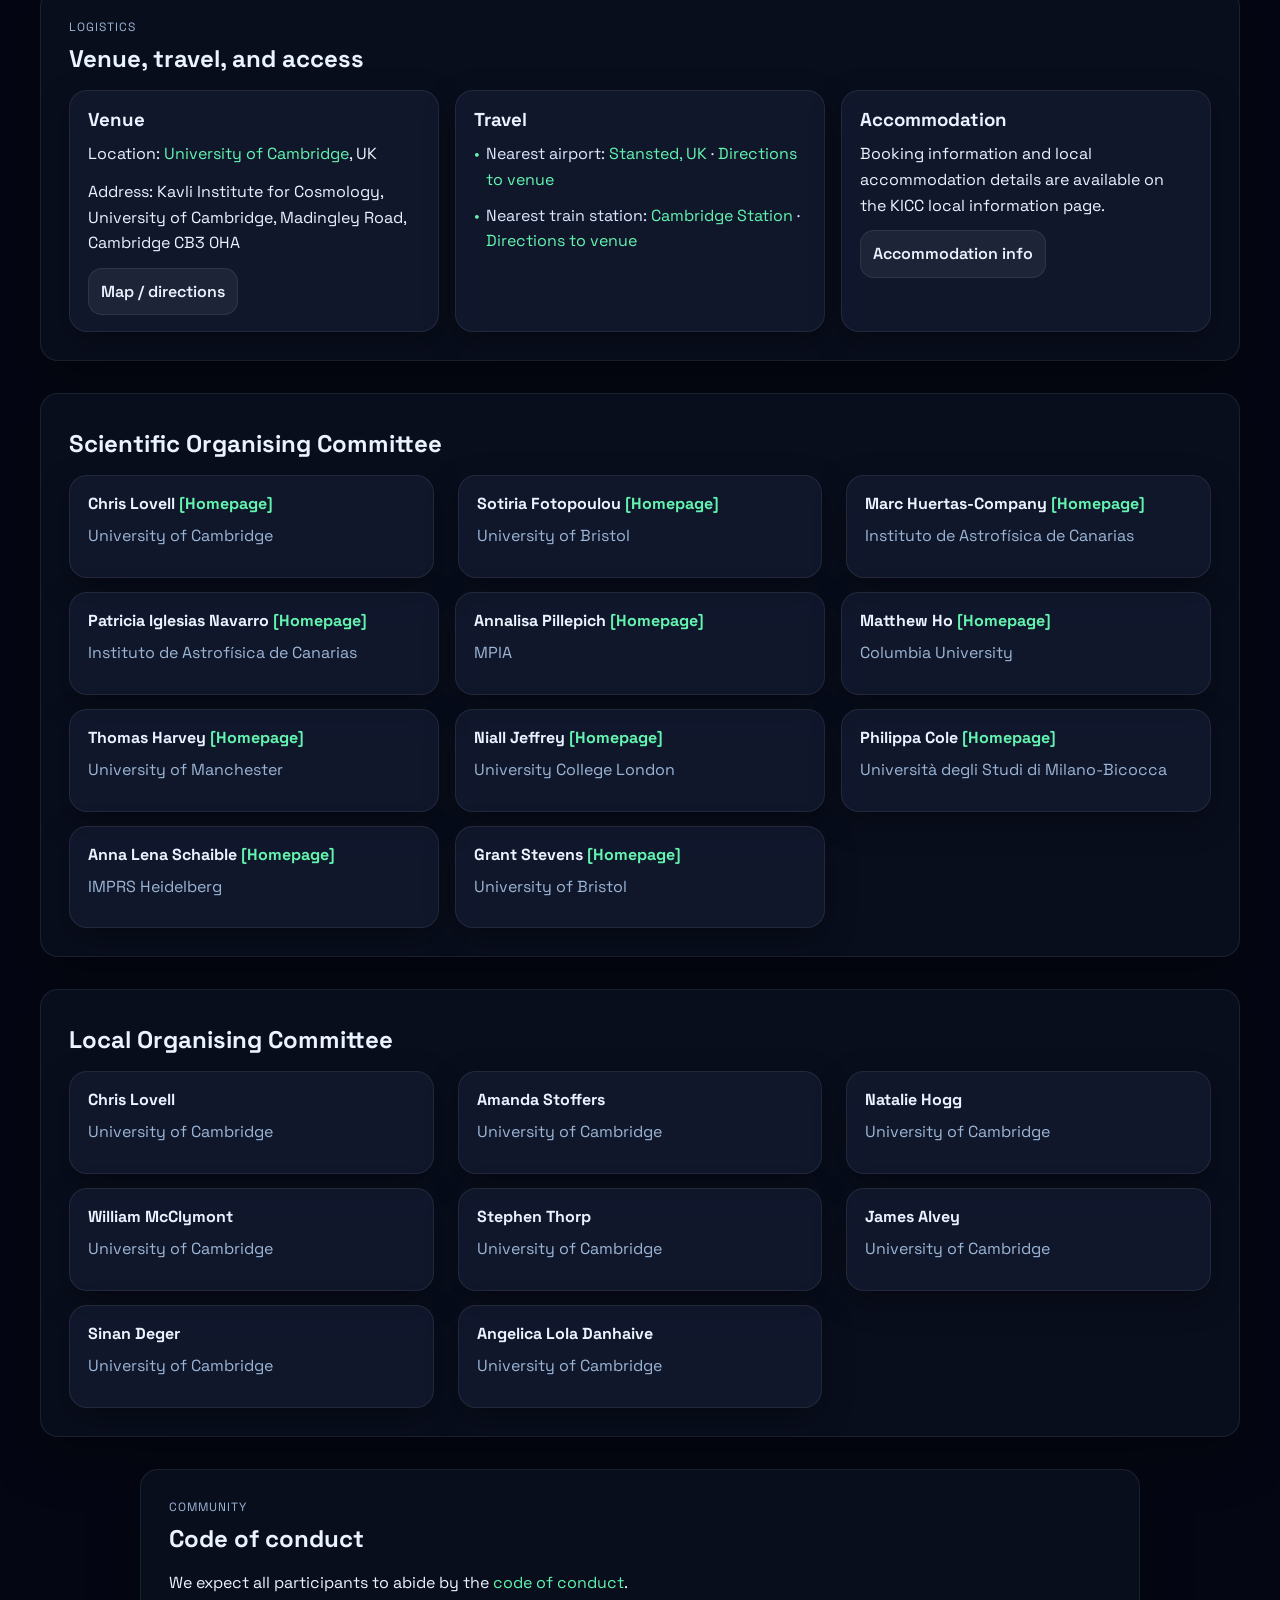
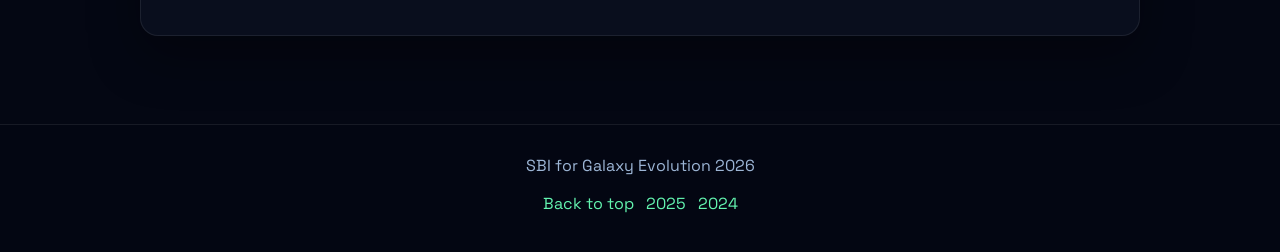
==== commit 6a60dea3: "Add full-width thank-you box with conference photo Adds a full-width "thank you" pill box above the " ====
--- a/index.html
+++ b/index.html
@@ -4,9 +4,19 @@
   <meta charset="UTF-8">
   <meta name="viewport" content="width=device-width, initial-scale=1.0">
   <title>SBI GALEV 2026</title>
+  <link rel="icon" type="image/png" href="assets/logo.png">
   <link rel="preconnect" href="https://fonts.googleapis.com">
   <link rel="preconnect" href="https://fonts.gstatic.com" crossorigin>
   <link href="https://fonts.googleapis.com/css2?family=Space+Grotesk:wght@400;500;600;700&family=IBM+Plex+Mono:wght@400;500&display=swap" rel="stylesheet">
+  <!-- Google tag (gtag.js) -->
+  <script async src="https://www.googletagmanager.com/gtag/js?id=G-QC3LBYF0QE"></script>
+  <script>
+    window.dataLayer = window.dataLayer || [];
+    function gtag(){dataLayer.push(arguments);}
+    gtag('js', new Date());
+
+    gtag('config', 'G-QC3LBYF0QE');
+  </script>
   <link rel="stylesheet" href="assets/style.css">
 </head>
 <body>
@@ -57,6 +67,19 @@
   </header>
 
   <main>
+    <section class="thank-you" aria-label="Thank you">
+      <div class="thank-you-inner">
+        <div class="thank-you-text">
+          <p class="label">23–26 June 2026 · Cambridge, UK</p>
+          <h2>Thank you!</h2>
+          <p>Thank you to all the speakers and participants for making SBI for Galaxy Evolution 2026 such a success! We hope to see you again at a future meeting (hopefully at a more <a href="https://www.bbc.co.uk/news/articles/crlw2xgrp3xo" target="_blank">reasonable ambient temperature</a>!).</p>
+        </div>
+        <figure class="thank-you-figure">
+          <img src="assets/conference_picture.jpg" alt="Group photo of SBI for Galaxy Evolution 2026 participants outside the Kavli Institute for Cosmology, Cambridge">
+        </figure>
+      </div>
+    </section>
+
     <section id="overview" class="panel">
       <div class="section-header">
         <p class="label"></p>
--- a/assets/style.css
+++ b/assets/style.css
@@ -578,6 +578,8 @@
 .abstract-panel {
   position: sticky;
   top: 96px;
+  max-height: calc(100vh - 120px);
+  overflow-y: auto;
   padding: 18px;
   border: 1px solid rgba(99, 245, 176, 0.28);
   border-radius: var(--radius);
@@ -612,28 +614,134 @@
 }
 
 .participants-panel {
-  max-width: 1100px;
-}
-
-.participants-list {
-  list-style: none;
-  padding: 0;
-  margin: 18px 0 0;
-  display: grid;
-  grid-template-columns: repeat(auto-fit, minmax(220px, 1fr));
-  gap: 10px;
-}
-
-.participants-list li {
-  min-height: 44px;
-  display: flex;
-  align-items: center;
-  padding: 10px 12px;
+  max-width: 1320px;
+}
+
+.participants-layout {
+  display: grid;
+  grid-template-columns: minmax(0, 1fr) minmax(300px, 380px);
+  gap: 18px;
+  align-items: start;
+}
+
+.participants-table-wrap {
+  margin-top: 18px;
+  overflow-x: auto;
   border: 1px solid var(--border);
-  border-radius: 12px;
-  background: rgba(255, 255, 255, 0.045);
+  border-radius: 14px;
+  background: rgba(255, 255, 255, 0.04);
+}
+
+.participants-table {
+  width: 100%;
+  border-collapse: collapse;
+}
+
+.participants-table th,
+.participants-table td {
+  padding: 11px 14px;
+  border-bottom: 1px solid rgba(255, 255, 255, 0.08);
+  text-align: left;
+}
+
+.participants-table th {
+  color: var(--accent-2);
+  font-family: "IBM Plex Mono", monospace;
+  font-size: 13px;
+  font-weight: 600;
+  background: rgba(18, 24, 45, 0.72);
+}
+
+.participants-table td:first-child {
   color: #e5efff;
   font-weight: 600;
+}
+
+.participants-table td:nth-child(2) {
+  color: var(--text);
+  font-size: 14px;
+}
+
+.participants-table tr:last-child td {
+  border-bottom: 0;
+}
+
+.participant-row {
+  cursor: pointer;
+  transition: background 0.16s ease, color 0.16s ease;
+}
+
+.participant-row.role-invited td:first-child {
+  border-left: 4px solid var(--accent);
+}
+
+.participant-row.role-speaker td:first-child {
+  border-left: 4px solid var(--accent-2);
+}
+
+.participant-row.role-participant td:first-child {
+  border-left: 4px solid rgba(255, 255, 255, 0.18);
+}
+
+.participant-row:hover,
+.participant-row:focus,
+.participant-row.active {
+  background: rgba(99, 245, 176, 0.09);
+  outline: none;
+}
+
+.participant-detail {
+  position: sticky;
+  top: 96px;
+  max-height: calc(100vh - 120px);
+  overflow-y: auto;
+  padding: 18px;
+  border: 1px solid rgba(99, 245, 176, 0.28);
+  border-radius: var(--radius);
+  background: rgba(18, 24, 45, 0.94);
+  box-shadow: 0 16px 38px rgba(0, 0, 0, 0.38);
+}
+
+.participant-affiliation,
+.participant-website {
+  margin-bottom: 14px;
+}
+
+.participant-affiliation {
+  color: #dce8ff;
+}
+
+.participant-sessions {
+  display: grid;
+  gap: 12px;
+}
+
+.participant-session {
+  padding-top: 12px;
+  border-top: 1px solid var(--border);
+}
+
+.participant-session h4 {
+  color: #dce8ff;
+  margin-bottom: 6px;
+}
+
+.participant-abstract {
+  margin-top: 8px;
+}
+
+.participant-abstract summary {
+  display: inline-flex;
+  color: var(--accent);
+  cursor: pointer;
+  font-weight: 700;
+  text-decoration: underline;
+  text-decoration-color: rgba(99, 245, 176, 0.5);
+  text-underline-offset: 3px;
+}
+
+.participant-abstract p {
+  margin-top: 10px;
 }
 
 .day {
@@ -684,6 +792,55 @@
 
 .banner.slim {
   align-items: flex-start;
+}
+
+/* Full-width thank-you pill box above the Scientific Rationale */
+.thank-you {
+  position: relative;
+  z-index: 1;
+  width: 100vw;
+  margin-left: calc(50% - 50vw);
+  padding: 0 32px;
+  margin-top: 32px;
+  margin-bottom: 24px;
+}
+
+.thank-you-inner {
+  max-width: 1280px;
+  margin: 0 auto;
+  padding: 28px;
+  background: linear-gradient(120deg, rgba(99, 245, 176, 0.14), rgba(137, 184, 255, 0.14));
+  border: 1px solid rgba(99, 245, 176, 0.3);
+  border-radius: 32px;
+  box-shadow: 0 20px 40px rgba(0, 0, 0, 0.45), 0 0 40px var(--glow);
+}
+
+.thank-you-text {
+  max-width: 760px;
+  margin: 0 auto 20px;
+  text-align: center;
+}
+
+.thank-you-text h2 {
+  font-size: 32px;
+}
+
+.thank-you-text p {
+  color: #dce8ff;
+  margin-bottom: 0;
+}
+
+.thank-you-figure {
+  margin: 0;
+}
+
+.thank-you-figure img {
+  display: block;
+  width: 100%;
+  height: auto;
+  border-radius: 20px;
+  border: 1px solid var(--border);
+  box-shadow: 0 16px 38px rgba(0, 0, 0, 0.4);
 }
 
 .footer {
@@ -748,6 +905,16 @@
 
   .abstract-panel {
     position: static;
+    max-height: none;
+  }
+
+  .participants-layout {
+    grid-template-columns: 1fr;
+  }
+
+  .participant-detail {
+    position: static;
+    max-height: none;
   }
 }
 
@@ -761,6 +928,20 @@
     padding-right: 20px;
   }
 
+  .thank-you {
+    padding-left: 20px;
+    padding-right: 20px;
+  }
+
+  .thank-you-inner {
+    padding: 20px;
+    border-radius: 24px;
+  }
+
+  .thank-you-text h2 {
+    font-size: 26px;
+  }
+
   .pill {
     width: 100%;
   }
